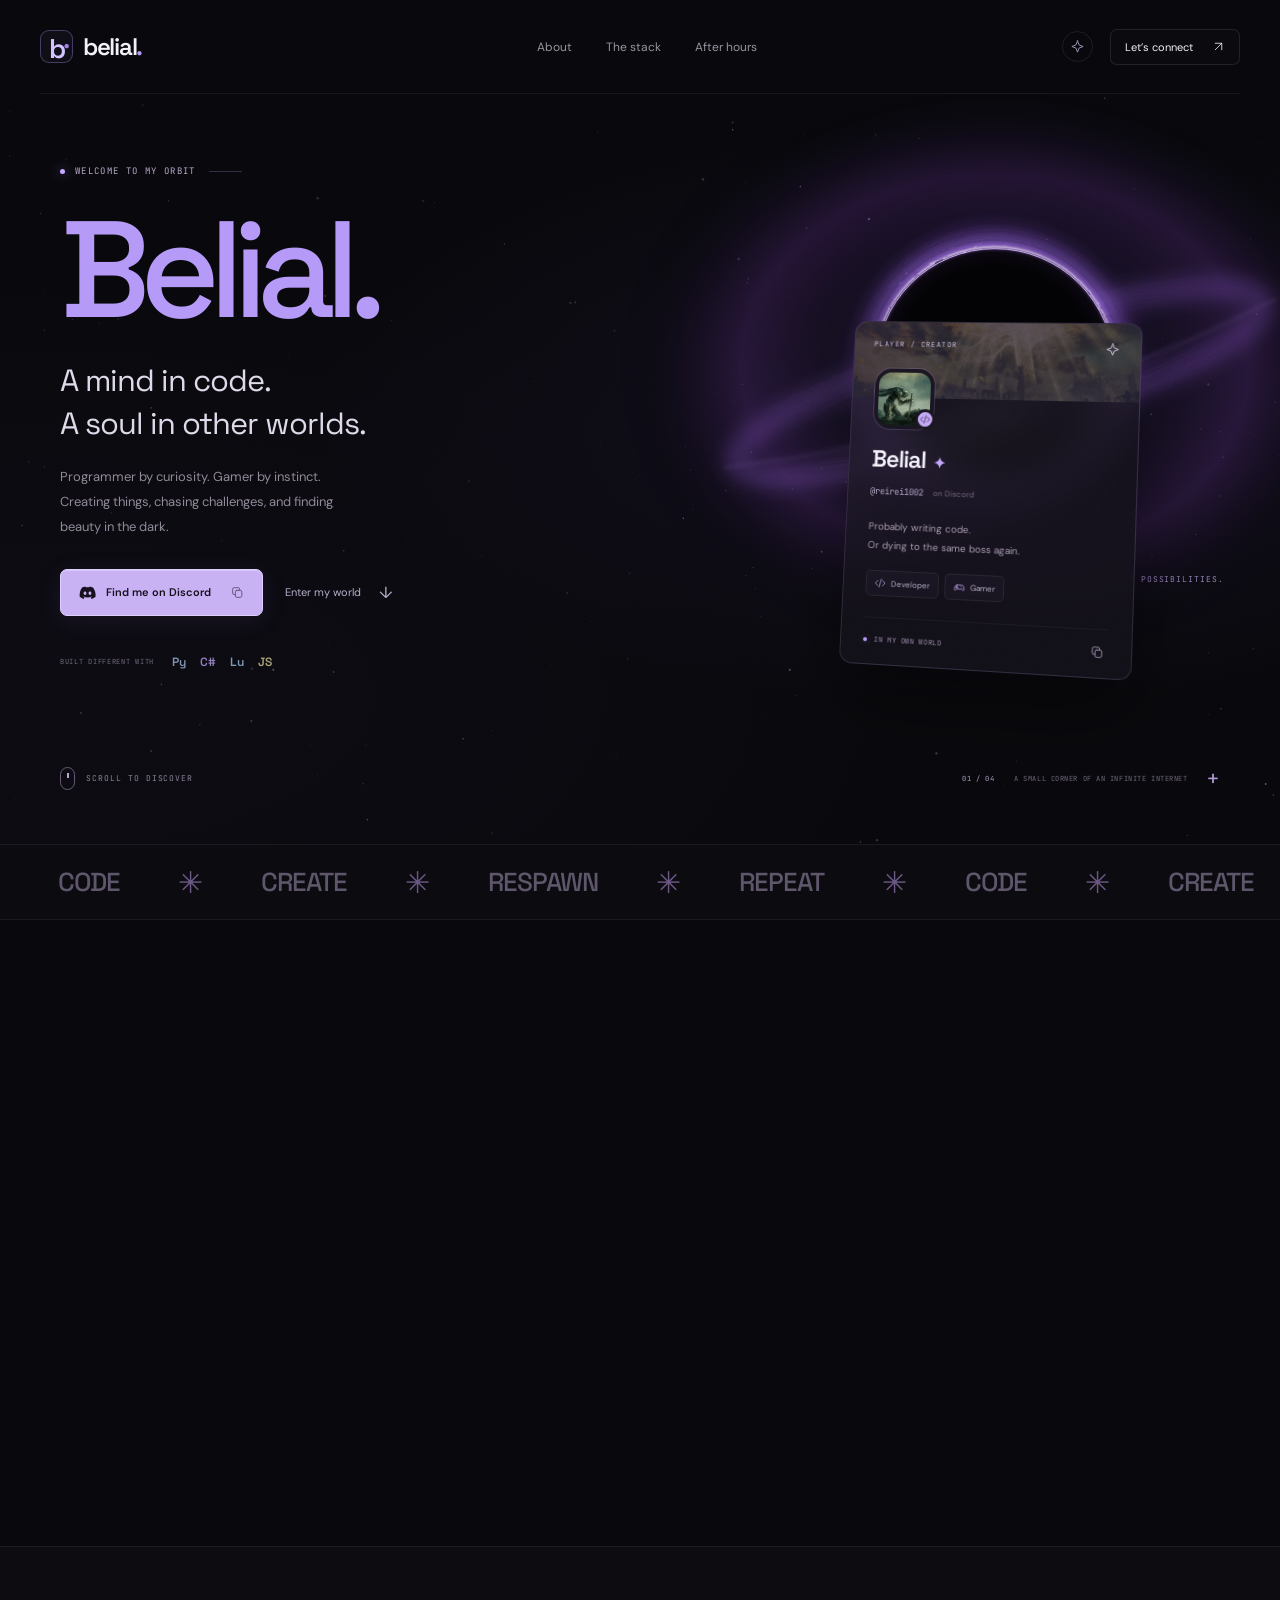
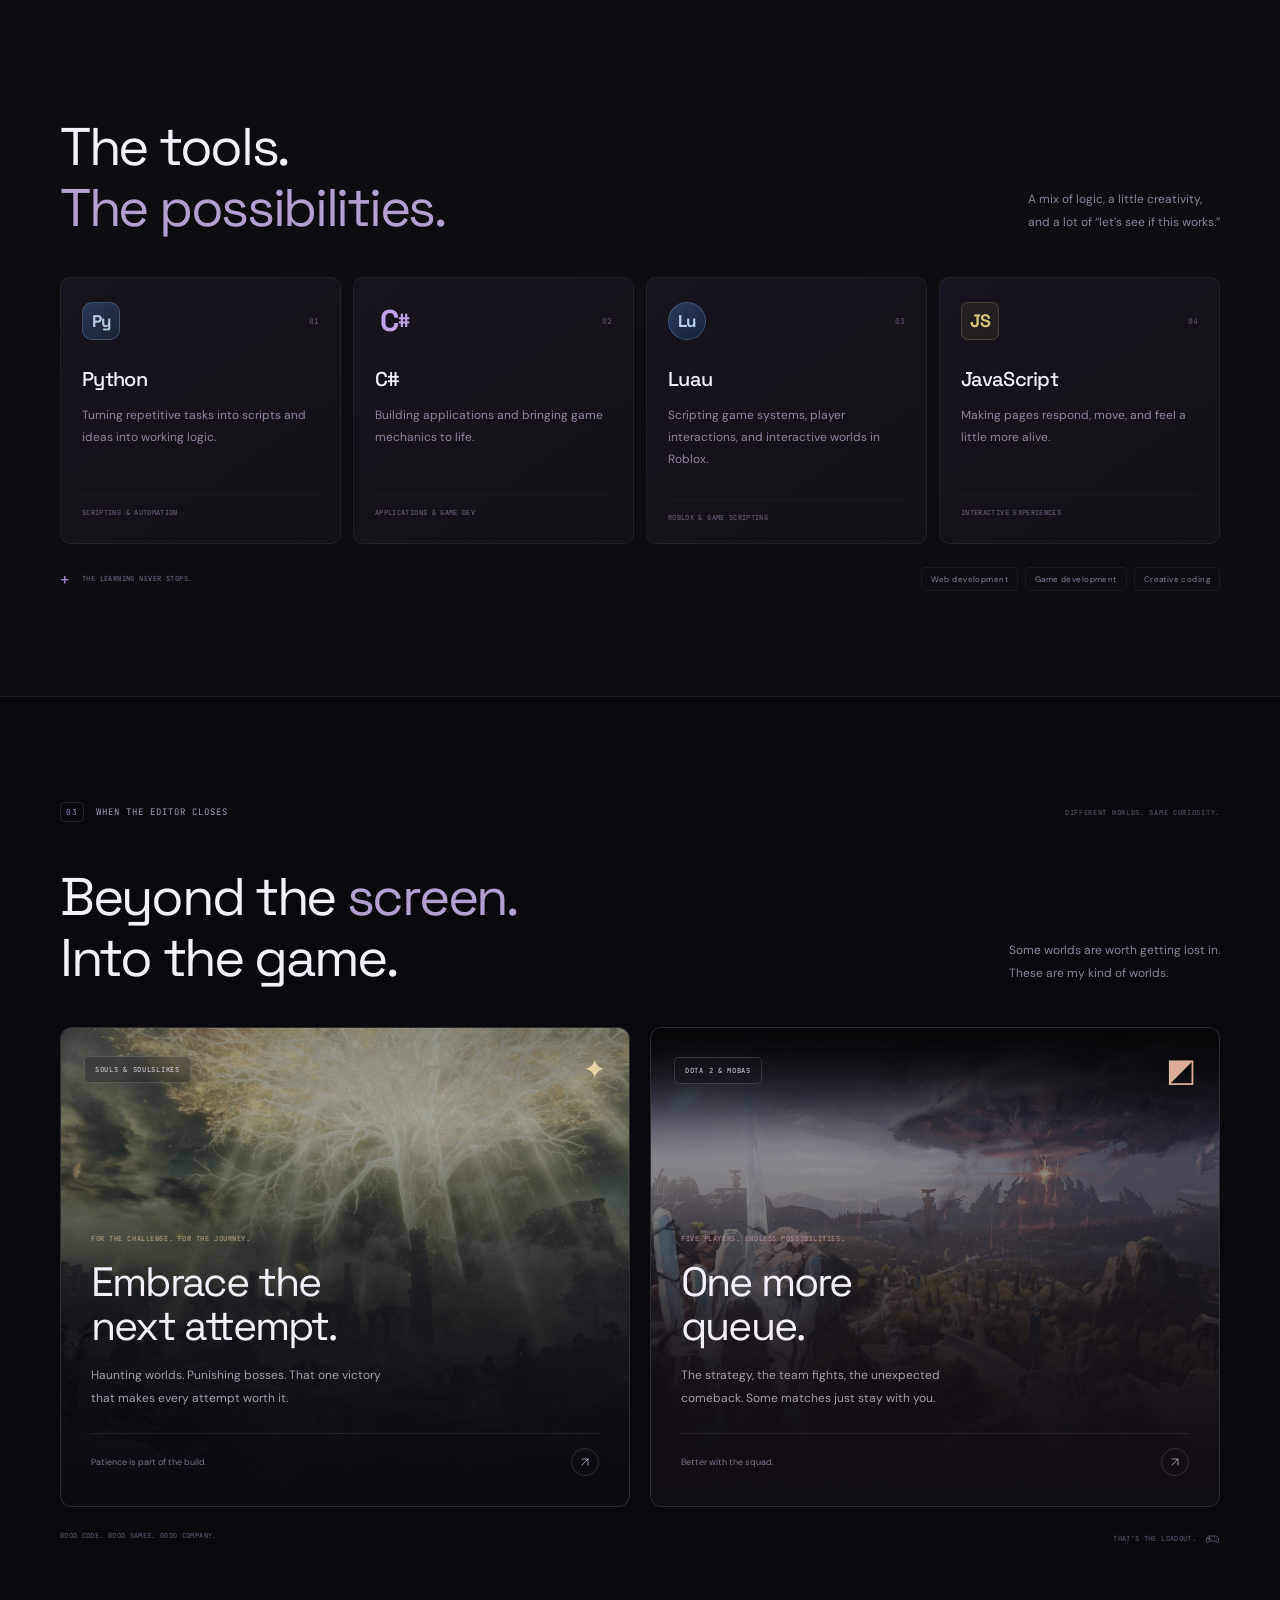
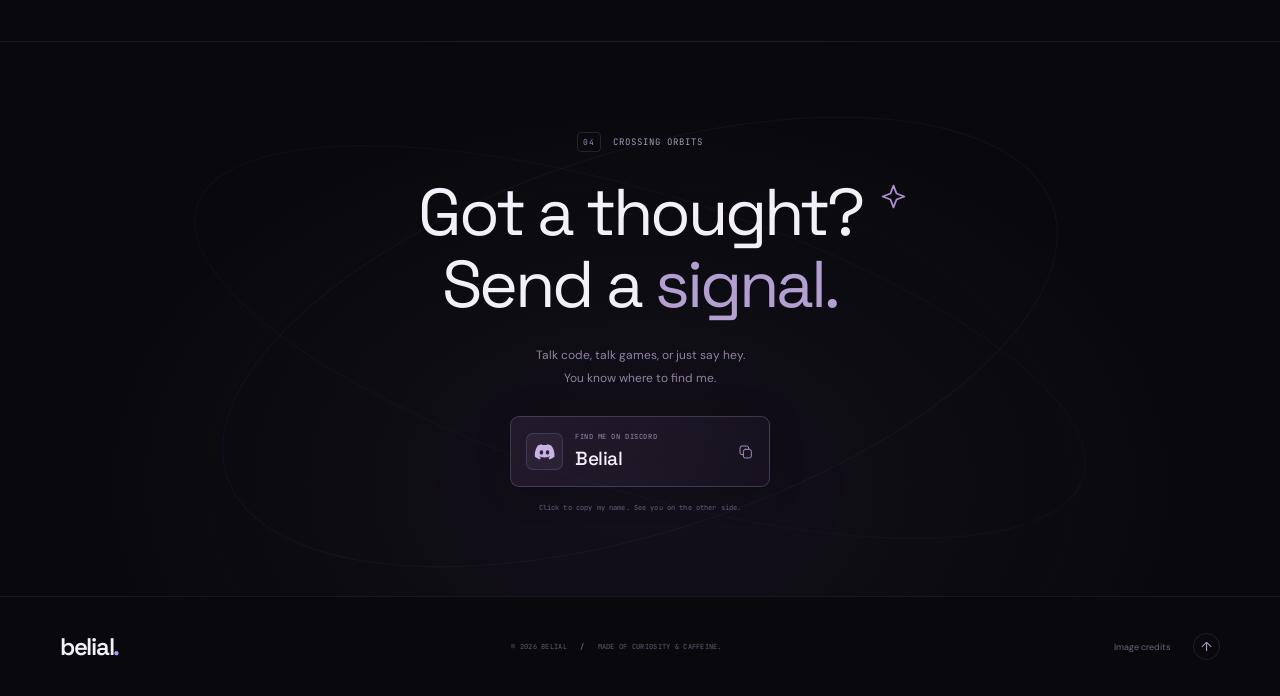
==== outputs/index.html @ d5644e7a "Add files via upload" ====
<!DOCTYPE html>
<html lang="en">
<head>
  <meta charset="utf-8"><meta name="viewport" content="width=device-width, initial-scale=1">
  <meta name="theme-color" content="#09090d">
  <meta name="description" content="Belial. Programmer, gamer, and a little lost in the void. Python, C#, web development, Soulslikes, and Dota 2.">
  <title>Belial — Beyond the ordinary.</title>
  <link rel="icon" href="assets/favicon.svg" type="image/svg+xml">
  <link rel="stylesheet" href="fonts.css">
  <link rel="stylesheet" href="style.css">
  <script>document.documentElement.classList.add('js');</script><script src="app.js" defer></script>
</head>
<body>
  <svg class="svg-sprite" xmlns="http://www.w3.org/2000/svg" aria-hidden="true"><defs>
    <symbol id="i-arrow" viewBox="0 0 24 24"><path d="M5 12h14M13 6l6 6-6 6"/></symbol>
    <symbol id="i-diagonal" viewBox="0 0 24 24"><path d="M6 18 18 6M6 6h12v12"/></symbol>
    <symbol id="i-code" viewBox="0 0 24 24"><path d="m7 7-5 5 5 5m10-10 5 5-5 5M14 4l-4 16"/></symbol>
    <symbol id="i-game" viewBox="0 0 24 24"><path d="M7 8h10c3 0 4 3 4.7 7 .7 4-2.2 5-4.7 1H7c-2.5 4-5.4 3-4.7-1C3 11 4 8 7 8Z"/><path d="M7 10v5m-2.5-2.5h5M15 11h.01M18 14h.01"/></symbol>
    <symbol id="i-copy" viewBox="0 0 24 24"><rect x="8" y="8" width="12" height="13" rx="3"/><path d="M16 8V6a3 3 0 0 0-3-3H6a3 3 0 0 0-3 3v7a3 3 0 0 0 3 3h2"/></symbol>
    <symbol id="i-spark" viewBox="0 0 24 24"><path d="m12 3 2.5 6.5L21 12l-6.5 2.5L12 21l-2.5-6.5L3 12l6.5-2.5L12 3Z"/></symbol>
    <symbol id="i-discord" viewBox="0 0 24 24"><path fill="currentColor" stroke="none" d="M19.7 5.1A19 19 0 0 0 15 3.7l-.5 1a17 17 0 0 0-5 0l-.5-1a19 19 0 0 0-4.7 1.4C1.4 9.5.6 13.8 1 18a19 19 0 0 0 5.7 3l1.2-2-1.9-1 .5-.3c3.7 1.7 7.7 1.7 11.4 0l.5.3-1.9 1 1.2 2a19 19 0 0 0 5.7-3c.5-4.9-.9-9.2-3.7-12.9ZM8.5 15.4c-1.1 0-2-1.1-2-2.4s.9-2.3 2-2.3 2 1 2 2.3-.9 2.4-2 2.4Zm7 0c-1.1 0-2-1.1-2-2.4s.9-2.3 2-2.3 2 1 2 2.3-.9 2.4-2 2.4Z"/></symbol>
  </defs></svg>
  <div class="loader" id="loader" aria-label="Loading Belial's world"><div class="loader-orbit"><span></span><b>B</b></div><span class="micro">ESTABLISHING A CONNECTION</span><div class="load-track"><i id="load-bar"></i></div><div class="load-info"><span id="load-message">Finding the signal</span><span id="load-number">00%</span></div></div>
  <a class="skip-link" href="#main">Skip to content</a>
  <div class="scroll-progress" aria-hidden="true"><i id="scroll-progress"></i></div>
  <div class="site" id="site">
    <header class="header"><a href="#home" class="logo" aria-label="Belial home"><span class="logo-icon">b<span>·</span></span>belial<span class="logo-period">.</span></a><nav aria-label="Main navigation"><a href="#about">About</a><a href="#stack">The stack</a><a href="#afterhours">After hours</a></nav><div class="header-right"><button class="motion-button" id="motion-toggle" aria-label="Pause animations" aria-pressed="false" title="Pause animations"><svg><use href="#i-spark"/></svg></button><a href="#contact" class="nav-contact">Let’s connect <svg><use href="#i-diagonal"/></svg></a></div></header>
    <main id="main">
      <section class="hero" id="home" aria-labelledby="hero-title">
        <canvas id="starfield" aria-hidden="true"></canvas><div class="hero-glow" aria-hidden="true"></div>
        <div class="singularity" id="singularity" aria-hidden="true"><img src="assets/singularity.svg" alt="" fetchpriority="high"><div class="orbital-label"><span class="tiny-cross">+</span> NO SIGNAL. JUST POSSIBILITIES.</div></div>
        <div class="container hero-grid"><div class="hero-copy">
          <div class="hero-kicker"><span class="signal-dot"></span> WELCOME TO MY ORBIT <span class="kicker-line"></span></div>
          <h1 id="hero-title" aria-label="Belial"><span id="typed-name" class="typed-name name-space" aria-hidden="true">Belial</span><span class="name-dot" aria-hidden="true">.</span></h1>
          <p class="hero-subtitle">A mind in code.<br>A soul in other worlds.</p>
          <p class="hero-description">Programmer by curiosity. Gamer by instinct.<br>Creating things, chasing challenges, and finding<br class="desktop-break"> beauty in the dark.</p>
          <div class="hero-actions"><button class="button primary" data-copy><svg><use href="#i-discord"/></svg> Find me on Discord <svg class="button-tail"><use href="#i-copy"/></svg></button><a class="button secondary" href="#about">Enter my world <span>↓</span></a></div>
          <div class="hero-languages"><span>BUILT DIFFERENT WITH</span><span class="mini-lang python-mini">Py</span><span class="mini-lang cs-mini">C#</span><span class="mini-lang luau-mini">Lu</span><span class="mini-lang js-mini">JS</span></div>
        </div>
        <aside class="profile-card" data-tilt aria-label="Belial profile"><div class="profile-banner"><span class="micro">PLAYER / CREATOR</span><svg><use href="#i-spark"/></svg></div><div class="profile-body"><div class="avatar"><img src="assets/elden-ring.png" alt="Armored knight from Elden Ring"><span class="avatar-badge"><svg><use href="#i-code"/></svg></span></div><div class="profile-title"><h2>Belial <span>✦</span></h2><span class="profile-handle">@reirei1002 <span>on Discord</span></span></div><p>Probably writing code.<br>Or dying to the same boss again.</p><div class="profile-badges"><span><svg><use href="#i-code"/></svg> Developer</span><span><svg><use href="#i-game"/></svg> Gamer</span></div><div class="profile-divider"></div><div class="profile-footer"><span class="status-orb"></span><span>IN MY OWN WORLD</span><button class="icon-button" data-copy aria-label="Copy Belial's Discord name"><svg><use href="#i-copy"/></svg></button></div></div></aside>
        </div>
        <div class="container hero-bottom"><a href="#about" class="scroll-invite"><span class="mouse"><i></i></span> SCROLL TO DISCOVER</a><span class="hero-bottom-note"><span>01 / 04</span> A SMALL CORNER OF AN INFINITE INTERNET <span class="tiny-cross">+</span></span></div>
      </section>
      <div class="ticker" aria-hidden="true"><div class="ticker-track"><span>CODE</span><i>✳</i><span>CREATE</span><i>✳</i><span>RESPAWN</span><i>✳</i><span>REPEAT</span><i>✳</i><span>CODE</span><i>✳</i><span>CREATE</span><i>✳</i><span>RESPAWN</span><i>✳</i><span>REPEAT</span><i>✳</i></div></div>
      <section class="section about-section container" id="about" aria-labelledby="about-title">
        <div class="section-heading reveal"><span class="eyebrow"><span>01</span> THE PERSON BEHIND THE PIXELS</span><span class="section-side">A FEW THINGS ABOUT ME ↙</span></div>
        <div class="about-layout"><div class="about-copy reveal"><h2 id="about-title">Curiosity is<br>my <em>source code.</em></h2><p>I’m Belial. I like taking an idea, figuring out how it works, and making it my own. Sometimes that means a website. Sometimes a game. Always something worth getting lost in.</p><p>Give me an interesting problem or an unforgiving boss fight — I’ll probably keep at it until it clicks.</p><a class="text-link" href="#stack">See what I work with <svg><use href="#i-arrow"/></svg></a></div>
        <div class="about-bento"><article class="mini-card builder-card reveal"><div class="card-corner">01 / DEV</div><div class="square-icon"><svg><use href="#i-code"/></svg></div><h3>I build.</h3><p>From scripts to websites<br>and interactive worlds.</p><div class="code-sample"><span>while</span> curious:<br>&nbsp;&nbsp;learn<span>()</span><br>&nbsp;&nbsp;build<span>()</span></div></article><article class="mini-card gamer-card reveal"><div class="card-corner">02 / PLAY</div><div class="square-icon"><svg><use href="#i-game"/></svg></div><h3>I play.</h3><p>For the challenge.<br>For the worlds. For the team.</p><div class="respawn"><span>YOU DIED</span><small>…one more try.</small></div></article><div class="bento-note reveal"><span class="note-star">✳</span><p>A work in progress.<br><strong>And that’s the best part.</strong></p><span class="note-end">↗</span></div></div></div>
      </section>
      <section class="section stack-section" id="stack" aria-labelledby="stack-title"><div class="container">
        <div class="section-heading reveal"><span class="eyebrow"><span>02</span> MY DIGITAL TOOLKIT</span><span class="section-side">IDEAS → SOMETHING REAL</span></div>
        <div class="section-intro reveal"><h2 id="stack-title">The tools.<br><em>The possibilities.</em></h2><p>A mix of logic, a little creativity,<br>and a lot of “let’s see if this works.”</p></div>
        <div class="stack-grid">
          <article class="stack-card reveal"><div class="stack-card-top"><div class="language-icon python-icon">Py</div><span class="stack-number">01</span></div><h3>Python</h3><p>Turning repetitive tasks into scripts and ideas into working logic.</p><span class="stack-label">SCRIPTING & AUTOMATION</span></article>
          <article class="stack-card reveal"><div class="stack-card-top"><div class="language-icon cs-icon">C<span>#</span></div><span class="stack-number">02</span></div><h3>C#</h3><p>Building applications and bringing game mechanics to life.</p><span class="stack-label">APPLICATIONS & GAME DEV</span></article>
          <article class="stack-card reveal"><div class="stack-card-top"><div class="language-icon luau-icon">Lu</div><span class="stack-number">03</span></div><h3>Luau</h3><p>Scripting game systems, player interactions, and interactive worlds in Roblox.</p><span class="stack-label">ROBLOX & GAME SCRIPTING</span></article>
          <article class="stack-card reveal"><div class="stack-card-top"><div class="language-icon js-icon">JS</div><span class="stack-number">04</span></div><h3>JavaScript</h3><p>Making pages respond, move, and feel a little more alive.</p><span class="stack-label">INTERACTIVE EXPERIENCES</span></article>
        </div><div class="toolkit-footer reveal"><div><span class="little-cross">+</span> THE LEARNING NEVER STOPS.</div><div class="tool-pills"><span>Web development</span><span>Game development</span><span>Creative coding</span></div></div>
      </div></section>
      <section class="section afterhours container" id="afterhours" aria-labelledby="games-title">
        <div class="section-heading reveal"><span class="eyebrow"><span>03</span> WHEN THE EDITOR CLOSES</span><span class="section-side">DIFFERENT WORLDS. SAME CURIOSITY.</span></div>
        <div class="section-intro reveal"><h2 id="games-title">Beyond the <em>screen.</em><br>Into the game.</h2><p>Some worlds are worth getting lost in.<br>These are my kind of worlds.</p></div>
        <div class="game-grid">
          <article class="game-card souls-card reveal" data-tilt><img class="game-image" src="assets/lands-between.jpg" alt="A warrior overlooks ruined castles and the golden Erdtree of Elden Ring" loading="lazy"><div class="game-shade"></div><div class="game-card-top"><span class="genre-badge">SOULS & SOULSLIKES</span><span class="game-symbol">✦</span></div><div class="game-content"><span class="game-small">FOR THE CHALLENGE. FOR THE JOURNEY.</span><h3>Embrace the<br>next attempt.</h3><p>Haunting worlds. Punishing bosses. That one victory that makes every attempt worth it.</p><div class="game-card-bottom"><span>Patience is part of the build.</span><a href="https://en.bandainamcoent.eu/elden-ring/elden-ring" target="_blank" rel="noopener noreferrer" aria-label="Explore Elden Ring's official website"><svg><use href="#i-diagonal"/></svg></a></div></div></article>
          <article class="game-card dota-card reveal" data-tilt><img class="game-image" src="assets/dota.jpg" alt="The Radiant and Dire sides of Dota 2's fantasy battlefield" loading="lazy"><div class="game-shade"></div><div class="game-card-top"><span class="genre-badge">DOTA 2 & MOBAS</span><span class="dota-mark" aria-hidden="true">◩</span></div><div class="game-content"><span class="game-small">FIVE PLAYERS. ENDLESS POSSIBILITIES.</span><h3>One more<br>queue.</h3><p>The strategy, the team fights, the unexpected comeback. Some matches just stay with you.</p><div class="game-card-bottom"><span>Better with the squad.</span><a href="https://www.dota2.com/home" target="_blank" rel="noopener noreferrer" aria-label="Explore Dota 2's official website"><svg><use href="#i-diagonal"/></svg></a></div></div></article>
        </div><div class="games-footnote reveal"><span>GOOD CODE. GOOD GAMES. GOOD COMPANY.</span><span>THAT’S THE LOADOUT. <svg><use href="#i-game"/></svg></span></div>
      </section>
      <section class="contact-section" id="contact" aria-labelledby="contact-title"><div class="contact-orbit" aria-hidden="true"></div><div class="container contact-inner reveal"><span class="eyebrow"><span>04</span> CROSSING ORBITS</span><h2 id="contact-title">Got a thought?<br>Send a <em>signal.</em><svg class="contact-spark"><use href="#i-spark"/></svg></h2><p>Talk code, talk games, or just say hey.<br>You know where to find me.</p><button class="discord-contact" data-copy><span class="discord-contact-icon"><svg><use href="#i-discord"/></svg></span><span><small>FIND ME ON DISCORD</small><strong>Belial</strong></span><svg class="contact-copy"><use href="#i-copy"/></svg></button><span class="copy-help">Click to copy my name. See you on the other side.</span></div></section>
    </main>
    <footer class="container footer"><a href="#home" class="logo">belial<span class="logo-period">.</span></a><span>© 2026 BELIAL <span class="footer-dot">/</span> MADE OF CURIOSITY & CAFFEINE.</span><div><button class="credits-toggle" id="credits-toggle" aria-expanded="false" aria-controls="credits">Image credits</button><a href="#home" class="back-top" aria-label="Back to top">↑</a></div></footer>
    <div class="container credits" id="credits" hidden>Game artwork: ELDEN RING © Bandai Namco Entertainment / FromSoftware, via <a href="https://www.playstation.com/en-sa/games/elden-ring/" target="_blank" rel="noopener noreferrer">PlayStation</a> and <a href="https://www.rpgsite.net/news/11273-elden-ring-releasing-on-january-21-2022-new-extended-gameplay-reveal-trailer" target="_blank" rel="noopener noreferrer">RPG Site</a>. Dota 2 artwork © <a href="https://www.dota2.com/home" target="_blank" rel="noopener noreferrer">Valve</a>. Personal fan portfolio.</div>
  </div>
  <div class="toast" id="toast" role="status" aria-live="polite"><span>✓</span><span id="toast-text">reirei1002 copied. See you on Discord.</span></div>
  <dialog id="copy-fallback"><form method="dialog"><h2>Find me on Discord</h2><p>Copy this name and look for me on Discord.</p><input aria-label="Discord name" value="reirei1002" readonly><button class="button primary">Got it</button></form></dialog>
</body>
</html>
---- outputs/fonts.css ----
@font-face {
  font-family: 'DM Sans';
  font-style: normal;
  font-weight: 400;
  font-display: swap;
  src: url(assets/fonts/font-0.ttf) format('truetype');
}
@font-face {
  font-family: 'DM Sans';
  font-style: normal;
  font-weight: 500;
  font-display: swap;
  src: url(assets/fonts/font-1.ttf) format('truetype');
}
@font-face {
  font-family: 'DM Sans';
  font-style: normal;
  font-weight: 600;
  font-display: swap;
  src: url(assets/fonts/font-2.ttf) format('truetype');
}
@font-face {
  font-family: 'DM Sans';
  font-style: normal;
  font-weight: 700;
  font-display: swap;
  src: url(assets/fonts/font-3.ttf) format('truetype');
}
@font-face {
  font-family: 'JetBrains Mono';
  font-style: normal;
  font-weight: 400;
  font-display: swap;
  src: url(assets/fonts/font-4.ttf) format('truetype');
}
@font-face {
  font-family: 'JetBrains Mono';
  font-style: normal;
  font-weight: 500;
  font-display: swap;
  src: url(assets/fonts/font-5.ttf) format('truetype');
}
@font-face {
  font-family: 'Space Grotesk';
  font-style: normal;
  font-weight: 400;
  font-display: swap;
  src: url(assets/fonts/font-6.ttf) format('truetype');
}
@font-face {
  font-family: 'Space Grotesk';
  font-style: normal;
  font-weight: 500;
  font-display: swap;
  src: url(assets/fonts/font-7.ttf) format('truetype');
}
@font-face {
  font-family: 'Space Grotesk';
  font-style: normal;
  font-weight: 600;
  font-display: swap;
  src: url(assets/fonts/font-8.ttf) format('truetype');
}
@font-face {
  font-family: 'Space Grotesk';
  font-style: normal;
  font-weight: 700;
  font-display: swap;
  src: url(assets/fonts/font-9.ttf) format('truetype');
}
---- outputs/style.css ----
/* Belial / personal orbit */
:root{color-scheme:dark;--bg:#09090d;--text:#f3f0f9;--muted:#94909f;--violet:#b69af8;--line:#ffffff10;--display:'Space Grotesk',Arial,sans-serif;--body:'DM Sans',Arial,sans-serif;--mono:'JetBrains Mono',monospace}
*{box-sizing:border-box}html{scroll-behavior:smooth;scroll-padding-top:88px}body{margin:0;background:var(--bg);color:var(--text);font-family:var(--body);-webkit-font-smoothing:antialiased;overflow-x:clip}body.loading{overflow:hidden}button,a{-webkit-tap-highlight-color:transparent}a{color:inherit;text-decoration:none}button{font:inherit;color:inherit;cursor:pointer}button,dialog{border:0}button{background:none}button:disabled{cursor:wait}::selection{background:#a78bfa55;color:white}svg{width:22px;height:22px;fill:none;stroke:currentColor;stroke-width:1.5;stroke-linecap:round;stroke-linejoin:round;flex-shrink:0}img{display:block;max-width:100%}.svg-sprite{position:absolute;width:0;height:0;overflow:hidden}.container{width:min(1160px,calc(100% - 112px));margin-inline:auto}:focus-visible{outline:2px solid #c6aaff;outline-offset:6px}.skip-link{position:fixed;z-index:50;top:15px;left:15px;padding:13px 20px;background:#c4a9ff;color:#17101f;border-radius:6px;transform:translateY(-200%)}.skip-link:focus{transform:none}.micro,.eyebrow,.section-side,.hero-kicker,.scroll-invite,.hero-bottom-note,.card-corner,.stack-number,.stack-label,.toolkit-footer,.game-small,.games-footnote,.genre-badge,.copy-help,.credits,.footer>span{font-family:var(--mono)}.micro{font-size:9px;letter-spacing:.17em}
.scroll-progress{position:fixed;top:0;left:0;right:0;z-index:12;height:2px;pointer-events:none}.scroll-progress i{display:block;width:100%;height:100%;transform:scaleX(0);transform-origin:left;background:linear-gradient(90deg,#9776e9,#d7c6ff)}
/* Loading sequence */
.loader{display:none;position:fixed;inset:0;z-index:30;background:#09090d;align-items:center;justify-content:center;flex-direction:column;transition:opacity .65s ease,visibility .65s;gap:0}.js .loader{display:flex}.loader.done{opacity:0;visibility:hidden}.loader-orbit{height:108px;width:108px;display:grid;place-items:center;margin-bottom:36px;position:relative}.loader-orbit:before,.loader-orbit:after,.loader-orbit span{content:"";position:absolute;border-radius:50%;inset:0;border:1px solid #a88bff25;transform:rotate(-35deg) scaleY(.45)}.loader-orbit:after{transform:rotate(35deg) scaleY(.45)}.loader-orbit span{border-color:transparent;border-top-color:#c6acff;transform:none;animation:spin 2s linear infinite}.loader-orbit b{font:500 39px var(--display);color:#d6c6ff}.loader>.micro{color:#a599bc;font-size:9px}.load-track{width:230px;height:2px;background:#ffffff12;margin:24px 0 12px}.load-track i{display:block;width:0%;height:100%;background:#bca2f7;box-shadow:0 0 12px #bca2f7aa;transition:width .2s}.load-info{display:flex;justify-content:space-between;width:230px;color:#787181;font:9px var(--mono)}@keyframes spin{to{rotate:360deg}}
/* Navigation */
.header{height:94px;display:flex;align-items:center;justify-content:space-between;width:min(1280px,calc(100% - 80px));margin:auto;position:relative;z-index:5;border-bottom:1px solid var(--line)}.logo{font:600 24px var(--display);letter-spacing:-1.3px;display:flex;align-items:center}.logo-period{color:var(--violet)}.logo-icon{display:grid;place-items:center;font:600 27px var(--display);width:33px;height:33px;border:1px solid #b59aff55;border-radius:9px;background:#a78bfa0c;margin-right:10px;color:#d5c3ff;position:relative}.logo-icon span{position:absolute;right:4px;bottom:2px;color:#a485e7;font-size:25px}.header nav{display:flex;gap:34px;padding-left:90px;font-size:12px;color:#98939f}.header nav a{position:relative;padding:12px 0;transition:color .2s}.header nav a:hover,.header nav a.active{color:#eee8fa}.header nav a.active:after{content:"";position:absolute;width:3px;height:3px;bottom:3px;left:50%;border-radius:50%;background:var(--violet)}.header-right{display:flex;gap:17px;align-items:center}.motion-button{display:grid;place-items:center;color:#a297b6;width:31px;height:31px;border:1px solid #ffffff15;border-radius:50%;transition:color .2s}.motion-button:hover{color:white}.motion-button svg{width:15px;height:15px}.motion-button[aria-pressed=true]{color:#6d647e;opacity:.8}.nav-contact{border:1px solid #ffffff18;border-radius:7px;padding:10px 14px;font-size:11px;display:flex;align-items:center;gap:19px;background:#ffffff03;transition:background .2s,border-color .2s}.nav-contact:hover{border-color:#b69af855;background:#b69af80a}.nav-contact svg{width:13px;height:13px}
/* Hero / event horizon */
.hero{position:relative;min-height:750px;isolation:isolate;overflow:hidden}.hero-glow{position:absolute;inset:0;z-index:-2;background:radial-gradient(ellipse at 76% 43%,#54358224 0,transparent 48%),radial-gradient(ellipse at 5% 80%,#382b5318,transparent 50%)}#starfield{position:absolute;inset:0;width:100%;height:100%;z-index:-1;opacity:.7}.singularity{position:absolute;width:790px;height:650px;top:-16px;left:calc(50% - 40px);z-index:-1;pointer-events:none;transform:translate3d(var(--px,0px),var(--py,0px),0);transition:transform 1s ease-out}.singularity>img{width:100%;height:100%;object-fit:contain;animation:breathe 10s ease-in-out infinite;filter:drop-shadow(0 0 35px #8c5dff25)}@keyframes breathe{50%{transform:scale(1.035) rotate(1deg);filter:drop-shadow(0 0 50px #8c5dff35)}}.orbital-label{position:absolute;top:75%;right:21%;font:8px var(--mono);letter-spacing:.12em;color:#9985bb;display:flex;gap:12px;align-items:center}.tiny-cross{color:#b39bd9;font:20px var(--mono)}.hero-grid{min-height:664px;display:grid;grid-template-columns:1.4fr 1fr;align-items:center;gap:50px;position:relative;padding-top:38px;padding-bottom:55px}.hero-copy{align-self:center}.hero-kicker{font-size:9px;letter-spacing:.15em;display:flex;gap:10px;align-items:center;color:#b7a8ca}.signal-dot{width:5px;height:5px;border-radius:50%;background:#c5a8ff;box-shadow:0 0 12px #b794fbaa}.kicker-line{width:33px;height:1px;background:#72618170;margin-left:3px}h1{position:relative;font:500 clamp(90px,10.7vw,148px)/.95 var(--display);letter-spacing:-.08em;margin:28px 0 25px;width:fit-content}h1>span:not(.name-shadow){color:var(--violet)}.name-shadow{display:none}.hero-subtitle{font:400 clamp(23px,2.4vw,32px)/1.37 var(--display);letter-spacing:-1px;margin:0 0 19px;color:#dfd9e9}.hero-description{font-size:12px;line-height:1.95;color:#918999;margin:0}.hero-actions{display:flex;gap:15px;align-items:center;margin-top:28px}.button{display:inline-flex;align-items:center;justify-content:center;gap:10px;border-radius:7px;padding:14px 18px;font-size:11px;font-weight:600;transition:transform .25s,background .25s,box-shadow .25s}.button svg{width:17px;height:17px}.button.primary{color:#17101e;background:#c8b2f4;border:1px solid #ddcfff;box-shadow:inset 0 1px #fff4,0 4px 24px #9170ca1c}.button.primary:hover{background:#d9c6ff;transform:translateY(-3px);box-shadow:0 5px 25px #a78bfa33}.button .button-tail{height:13px;width:13px;opacity:.65;margin-left:10px}.button.secondary{color:#b7adca;padding-left:7px;padding-right:4px;font-weight:400;gap:18px}.button.secondary:hover{color:white;transform:translateY(-2px)}.button.secondary span{font-size:16px}.hero-languages{display:flex;align-items:center;gap:14px;margin-top:37px}.hero-languages>span:first-child{font:7px var(--mono);letter-spacing:.1em;color:#6e667b;margin-right:4px}.mini-lang{font:600 12px var(--display);opacity:.8}.python-mini{color:#9eb8df}.cs-mini{color:#b29ae5}.html-mini{color:#d0987e}.js-mini{color:#d6c896}
.profile-card{width:292px;justify-self:center;margin-top:155px;border:1px solid #d2b9ff27;border-radius:13px;background:linear-gradient(150deg,#26203199,#131119db 60%);box-shadow:0 28px 80px #0007,inset 0 1px 0 #ffffff08;backdrop-filter:blur(20px);transform:perspective(800px) rotateY(-7deg) rotateX(3deg) rotateZ(2deg);transition:transform .5s;position:relative}.profile-banner{height:78px;border-radius:12px 12px 0 0;display:flex;justify-content:space-between;padding:18px 20px;position:relative;background:linear-gradient(120deg,#82619835,#39284911),url('assets/lands-between.jpg') center 30%/cover;overflow:hidden}.profile-banner:before{content:"";position:absolute;inset:0;background:#1b1024a8}.profile-banner>*{position:relative}.profile-banner .micro{font-size:7px;letter-spacing:.2em;color:#d4c3e2}.profile-banner>svg{width:15px;height:15px;color:#d6c4e6}.profile-body{padding:0 23px}.avatar{width:62px;height:62px;position:relative;margin-top:-30px;border:4px solid #1b1722;border-radius:17px;background:#222;box-shadow:0 0 0 1px #c5a4ff30;isolation:isolate}.avatar>img{width:100%;height:100%;object-fit:cover;object-position:50% 94%;border-radius:12px;transform:scale(1);filter:saturate(.45) brightness(.8)}.avatar-badge{position:absolute;right:-6px;bottom:-4px;display:grid;place-items:center;width:21px;height:21px;background:#c4a9f6;border:3px solid #1b1722;border-radius:50%;color:#20162c}.avatar-badge svg{width:11px;height:11px}.profile-title h2{font:600 24px var(--display);letter-spacing:-1px;margin:15px 0 5px}.profile-title h2 span{color:#c4a5ff;font-size:15px;margin-left:3px}.profile-handle{font:9px var(--mono);color:#b4a7c6}.profile-handle>span{color:#766981;font:8px var(--body);margin-left:5px}.profile-body>p{font-size:10px;line-height:1.9;color:#a79aaf;margin:18px 0 16px}.profile-badges{display:flex;gap:6px}.profile-badges>span{display:flex;align-items:center;gap:5px;font-size:8px;border:1px solid #ffffff11;border-radius:5px;padding:6px 8px;background:#b293db09;color:#bbaeC9}.profile-badges svg{width:12px;height:12px;color:#bca0e7}.profile-divider{height:1px;background:#ffffff0c;margin:21px 0 12px}.profile-footer{display:flex;align-items:center;gap:7px;padding-bottom:15px;font:7px var(--mono);letter-spacing:.09em;color:#9c8dad}.status-orb{width:4px;height:4px;border-radius:50%;background:#b69af8;box-shadow:0 0 8px #b69af866}.icon-button{margin-left:auto;display:grid;place-items:center;padding:3px;color:#a99ab9}.icon-button:hover{color:white}.icon-button svg{width:13px;height:13px}.hero-bottom{display:flex;align-items:center;justify-content:space-between;padding:7px 0 30px;position:relative}.scroll-invite{font-size:8px;letter-spacing:.12em;color:#8b8298;display:flex;align-items:center;gap:11px}.mouse{height:23px;width:15px;border:1px solid #695b78;border-radius:9px;display:flex;justify-content:center;padding-top:5px}.mouse i{width:2px;height:5px;background:#b9a6d0;animation:scrollDown 2.5s infinite}@keyframes scrollDown{60%{transform:translateY(5px);opacity:.25}}.hero-bottom-note{display:flex;align-items:center;gap:20px;font-size:7px;letter-spacing:.08em;color:#6f657b}.hero-bottom-note>span:first-child{color:#b3a0cb}.ticker{height:76px;border-top:1px solid var(--line);border-bottom:1px solid var(--line);overflow:hidden;background:#0c0b10;display:flex;align-items:center}.ticker-track{display:flex;align-items:center;width:max-content;gap:58px;animation:marquee 36s linear infinite;padding-left:58px}.ticker span{font:500 26px var(--display);letter-spacing:-1px;color:#5e566b}.ticker i{font:30px var(--display);color:#9f81c3;font-style:normal;opacity:.65}@keyframes marquee{to{transform:translateX(-50%)}}
/* Interior sections */
.section{padding-block:105px}.section-heading{display:flex;align-items:center;justify-content:space-between;padding-bottom:45px}.eyebrow{font-size:9px;letter-spacing:.11em;color:#a69ab8;display:flex;align-items:center;gap:12px}.eyebrow>span{font-size:8px;color:#9a80c0;border:1px solid #9a80c031;border-radius:4px;padding:4px 5px}.section-side{font-size:7px;letter-spacing:.1em;color:#62586f}h2{font:400 clamp(34px,4.3vw,53px)/1.15 var(--display);letter-spacing:-2.3px;margin:0}h2 em{font-style:normal;color:#b4a0d0}.about-layout{display:grid;grid-template-columns:1fr 1fr;gap:95px;align-items:center}.about-copy p{font-size:12px;line-height:1.95;color:#9890a3;max-width:380px;margin:24px 0 0}.about-copy p+p{margin-top:15px}.text-link{display:inline-flex;gap:18px;align-items:center;font-size:11px;color:#c9b4e4;margin-top:29px;border-bottom:1px solid #c9b4e433;padding-bottom:8px;transition:gap .2s}.text-link:hover{gap:25px}.text-link svg{width:17px;height:17px}.about-bento{display:grid;grid-template-columns:1fr 1fr;gap:12px}.mini-card{padding:22px 21px 0;background:linear-gradient(140deg,#17131e,#0e0d12);border:1px solid #ffffff0e;border-radius:11px;min-height:258px;position:relative;overflow:hidden}.card-corner{position:absolute;right:16px;top:19px;font-size:7px;letter-spacing:.08em;color:#6f637c}.square-icon{width:32px;height:32px;display:grid;place-items:center;color:#c3a8ed;background:#aa80e911;border:1px solid #aa80e91a;border-radius:7px}.square-icon svg{width:17px;height:17px}.mini-card h3{font:500 23px var(--display);letter-spacing:-.9px;margin:24px 0 9px}.mini-card p{color:#8b8098;font-size:10px;line-height:1.8;margin:0}.code-sample{font:10px/1.8 var(--mono);color:#737e99;transform:rotate(-6deg);margin:22px 0 -8px 40px;padding:10px 12px;background:#0c0b11;border:1px solid #fff1;border-radius:6px;white-space:nowrap}.code-sample span{color:#a58acb}.gamer-card{background:radial-gradient(ellipse at 50% 100%,#3a172d55,transparent 70%),#121015}.gamer-card .square-icon{color:#ce9e9d;background:#b5797911;border-color:#b5797918}.respawn{text-align:center;padding-top:35px;transform:rotate(3deg)}.respawn>span{color:#bd747b;letter-spacing:.15em;font-family:Georgia,serif;font-size:17px;text-shadow:0 0 15px #ae384450}.respawn small{display:block;color:#75606b;font:7px var(--mono);margin-top:8px}.bento-note{grid-column:1/-1;display:flex;align-items:center;gap:19px;padding:16px 20px;border:1px solid #bca0e51a;border-radius:9px;background:linear-gradient(110deg,#20192b77,#131017)}.note-star{font-size:36px;color:#9d83c1}.bento-note p{margin:0;color:#7b6b8d;font-size:10px;line-height:1.7}.bento-note strong{font-weight:400;color:#b1a0c1}.note-end{font-size:20px;color:#897399;margin-left:auto}.stack-section{background:#0d0c11;border-block:1px solid var(--line)}.section-intro{display:flex;justify-content:space-between;align-items:end;margin-bottom:38px}.section-intro>p{color:#8d839b;font-size:12px;line-height:1.9;margin:0 0 5px}.stack-grid{display:grid;grid-template-columns:repeat(4,1fr);gap:12px}.stack-card{background:linear-gradient(145deg,#17131e,#121015);border:1px solid #ffffff0f;border-radius:10px;padding:24px 21px 21px;position:relative;overflow:hidden;transition:border-color .3s,background .3s}.stack-card:hover{border-color:#bca0e548;background:#1b1523}.stack-card-top{display:flex;align-items:center;justify-content:space-between;margin-bottom:26px}.language-icon{display:flex;align-items:center;justify-content:center;height:38px;min-width:38px;font:700 22px var(--display);letter-spacing:-1px}.python-icon{color:#b4c8df;background:linear-gradient(145deg,#273958,#1c2132);border:1px solid #8fb6e244;border-radius:10px;font-size:17px}.cs-icon{color:#c0a4e7;font-size:30px}.cs-icon>span{font-size:19px}.html-icon{color:#f5a581;clip-path:polygon(0 0,100% 0,87% 84%,50% 100%,13% 84%);background:#c76f3c22;width:34px;border-top:2px solid #c88763}.js-icon{color:#d9c277;background:#7c682d22;border:1px solid #e1c97633;border-radius:7px;font-size:18px}.stack-number{font-size:8px;color:#665a76}.stack-card h3{font:500 20px var(--display);letter-spacing:-.7px;margin:0 0 12px}.stack-card p{font-size:11px;color:#91859f;line-height:1.85;margin:0 0 29px;min-height:61px}.stack-label{font-size:7px;letter-spacing:.05em;color:#746782;border-top:1px solid #ffffff09;padding-top:13px;display:block;white-space:nowrap}.toolkit-footer{display:flex;align-items:center;justify-content:space-between;margin-top:23px;color:#776b86;font-size:7px;letter-spacing:.06em}.little-cross{color:#ac8dcc;font-size:16px;margin-right:7px;vertical-align:middle}.tool-pills{display:flex;gap:7px}.tool-pills span{font:8px var(--body);padding:6px 9px;border-radius:4px;border:1px solid #ffffff0e;color:#8d809b}
/* After hours */
.afterhours{padding-bottom:95px}.game-grid{display:grid;grid-template-columns:1fr 1fr;gap:20px}.game-card{min-height:480px;border:1px solid #ffffff15;position:relative;border-radius:12px;overflow:hidden;display:flex;flex-direction:column;justify-content:space-between;isolation:isolate;background:#191b20;transition:transform .4s,box-shadow .4s}.game-image{position:absolute;width:100%;height:100%;object-fit:cover;z-index:-2;transition:transform .9s,filter .9s;filter:saturate(.55) brightness(.8)}.souls-card .game-image{object-position:52% center}.dota-card .game-image{object-position:57% center}.game-card:hover .game-image{transform:scale(1.045);filter:saturate(.8) brightness(.9)}.game-shade{position:absolute;inset:0;z-index:-1;background:linear-gradient(180deg,#0a0b1233 0%,#0a0b1122 20%,#0a0b11d1 64%,#0a0b11 100%)}.dota-card .game-shade{background:linear-gradient(180deg,#130d1233 0%,#140e1422 20%,#130e14d4 64%,#100d13 100%)}.game-card-top{display:flex;align-items:center;justify-content:space-between;padding:23px}.genre-badge{font-size:7px;letter-spacing:.1em;border:1px solid #ffffff25;padding:8px 10px;border-radius:5px;background:#14101844;backdrop-filter:blur(8px);color:#e0d7e7}.game-symbol{font-size:28px;color:#e3d3a3}.dota-mark{font:32px Georgia,serif;color:#dcad99}.game-content{padding:30px}.game-small{font-size:7px;letter-spacing:.08em;color:#baa886}.dota-card .game-small{color:#b7909d}.game-content h3{font:400 41px/1.07 var(--display);letter-spacing:-1.8px;margin:15px 0}.game-content p{font-size:11px;color:#a49eab;line-height:1.9;max-width:310px;margin:0}.game-card-bottom{border-top:1px solid #ffffff14;display:flex;align-items:center;justify-content:space-between;margin-top:24px;padding-top:14px}.game-card-bottom>span{font-size:9px;color:#7d748a}.game-card-bottom>a{width:28px;height:28px;border:1px solid #ffffff22;border-radius:50%;display:grid;place-items:center;color:#c6bbd3;transition:background .2s}.game-card-bottom>a:hover{background:#b69af82e}.game-card-bottom svg{width:12px;height:12px}.games-footnote{display:flex;justify-content:space-between;color:#665b76;font-size:7px;letter-spacing:.05em;padding-top:24px}.games-footnote>span:last-child{display:flex;gap:9px;align-items:center}.games-footnote svg{width:15px;height:15px}
/* Contact / footer */
.contact-section{border-block:1px solid var(--line);position:relative;overflow:hidden;text-align:center;isolation:isolate;padding:90px 0 84px;background:radial-gradient(ellipse at 50% 80%,#30213f44,transparent 60%)}.contact-orbit{position:absolute;width:870px;height:380px;top:110px;left:50%;border:1px solid #aa82da10;border-radius:50%;transform:translateX(-50%) rotate(-18deg);z-index:-1}.contact-orbit:after{content:"";position:absolute;inset:40px -30px;border:1px solid #aa82da0c;border-radius:50%;transform:rotate(35deg)}.contact-inner{position:relative}.contact-inner>.eyebrow{justify-content:center;margin-bottom:25px}.contact-inner h2{font-size:66px;line-height:1.08;letter-spacing:-3px;position:relative;width:fit-content;margin-inline:auto}.contact-spark{position:absolute;right:-46px;top:5px;color:#ad8dd3;width:29px;height:29px;animation:spin 24s linear infinite}.contact-inner>p{font-size:12px;line-height:1.9;color:#92829f;margin:24px 0}.discord-contact{display:flex;align-items:center;text-align:left;width:260px;margin:27px auto 0;border:1px solid #b49bd442;border-radius:9px;padding:15px;background:linear-gradient(115deg,#32263c88,#1e172777);box-shadow:0 4px 35px #0003;transition:background .2s,transform .2s,border-color .2s;gap:12px}.discord-contact:hover{background:#3b2a4c99;transform:translateY(-4px);border-color:#b49bd480}.discord-contact-icon{display:grid;place-items:center;border:1px solid #b999df2e;border-radius:7px;width:37px;height:37px;background:#bca0e512;color:#cab2e6}.discord-contact-icon svg{width:21px;height:21px}.discord-contact small{display:block;font:7px var(--mono);letter-spacing:.08em;color:#9f8cb3;margin-bottom:5px}.discord-contact strong{font:500 19px var(--display);letter-spacing:-.5px}.contact-copy{margin-left:auto;width:16px;height:16px;color:#a58abb}.copy-help{display:block;font-size:7px;letter-spacing:.02em;color:#6b5a7b;margin-top:16px}.footer{min-height:99px;display:flex;align-items:center;justify-content:space-between;gap:20px}.footer>.logo{font-size:24px}.footer>span{font-size:7px;letter-spacing:.04em;color:#645971}.footer-dot{color:#937aa8;margin:0 9px}.footer>div{display:flex;align-items:center;gap:22px}.credits-toggle{font-size:9px;color:#6e627b;padding:4px 0}.credits-toggle:hover{color:#b6a2ca}.back-top{width:27px;height:27px;display:grid;place-items:center;border:1px solid #ffffff17;border-radius:50%;font-size:13px;color:#b49ccb}.credits{font-size:9px;line-height:1.8;color:#7c6e8d;padding-bottom:25px}.credits a{color:#bca1dd;text-decoration:underline}.toast{position:fixed;bottom:25px;left:50%;z-index:40;transform:translate(-50%,20px);opacity:0;visibility:hidden;display:flex;align-items:center;gap:10px;padding:15px 20px;border:1px solid #c9a8f64a;border-radius:9px;background:#20192aee;backdrop-filter:blur(15px);box-shadow:0 10px 50px #0008;color:#d2bfe5;font-size:12px;transition:opacity .3s,transform .3s,visibility .3s;max-width:calc(100% - 30px);white-space:nowrap}.toast.show{opacity:1;visibility:visible;transform:translate(-50%,0)}.toast>span:first-child{color:#c8b0ef}dialog{background:#1a1422;color:#e4d7f1;border:1px solid #bda2e73d;padding:30px;border-radius:14px;max-width:calc(100% - 40px)}dialog::backdrop{background:#000b;backdrop-filter:blur(5px)}dialog h2{font-size:27px;letter-spacing:-1px}dialog p{font-size:12px;color:#b6a4c6}dialog input{display:block;background:#0f0b15;color:white;border:1px solid #8a6ca655;border-radius:6px;padding:10px;width:100%;margin:20px 0;font:15px var(--mono)}
.luau-mini{color:#9cbfdf}
.luau-icon{color:#b5d3ef;background:linear-gradient(145deg,#293b5c,#172039);border:1px solid #8fb6e244;border-radius:50%;font-size:17px;letter-spacing:-.8px}
.typed-name{display:inline-block;white-space:pre;font:inherit;letter-spacing:inherit;vertical-align:baseline}
.typed-name.name-space{font-family:'Space Grotesk',sans-serif;font-weight:500}
.typed-name.name-sans{font-family:'DM Sans',sans-serif;font-weight:700;letter-spacing:-.095em}
.typed-name.name-mono{font-family:'JetBrains Mono',monospace;font-size:.72em;font-weight:500;letter-spacing:-.09em}
.typed-name.name-serif{font-family:Georgia,serif;font-size:.9em;font-style:italic;font-weight:700;letter-spacing:-.085em}
#hero-title>.name-dot{color:var(--violet)}
#hero-title::after{content:"";display:inline-block;width:3px;height:.68em;margin-left:.07em;background:#c6a4ff;box-shadow:0 0 13px #b69af889;vertical-align:-.04em;opacity:0}
#hero-title.typing::after{opacity:1;animation:caretBlink .8s steps(1) infinite}
@keyframes caretBlink{50%{opacity:0}}
.js .reveal{filter:blur(7px);transform:translateY(42px) scale(.985);transition:opacity .95s ease,transform .95s cubic-bezier(.16,1,.3,1),filter .95s ease}
.js .reveal.in{filter:blur(0);transform:none}
.stack-card:nth-child(2),.about-bento .mini-card:nth-child(2),.game-card:nth-child(2){transition-delay:90ms}
.stack-card:nth-child(3),.about-bento .bento-note{transition-delay:160ms}
.stack-card:nth-child(4){transition-delay:230ms}
.motion-enabled.js .reveal:not(.in){opacity:0!important;filter:blur(7px)!important;transform:translateY(42px) scale(.985)!important}
.motion-enabled.js .reveal.in{opacity:1!important;filter:blur(0)!important;transform:none!important}
.motion-enabled .reveal{transition-duration:.95s!important}
.motion-enabled .singularity>img{animation-duration:10s!important;animation-iteration-count:infinite!important}
.motion-enabled .ticker-track{animation-duration:36s!important;animation-iteration-count:infinite!important}
.motion-enabled #hero-title.typing::after{animation-duration:.8s!important;animation-iteration-count:infinite!important}
/* Readable body copy alongside the smaller technical captions. */
.hero-description,.about-copy p{font-size:13px}
.stack-card p,.game-content p{font-size:12px}
/* Avatar crop keeps the knight, rather than the cover's title, in the small frame. */
.avatar{background:#16191b url('assets/elden-ring.png') 49% 86%/340% auto no-repeat}
.avatar>img{opacity:0}
.motion-paused .hero-copy,.motion-paused .profile-card{animation:none;opacity:1;translate:none}
/* Animation / responsive */
.js .reveal{opacity:0;transform:translateY(25px);transition:opacity .8s ease,transform .8s cubic-bezier(.2,.7,.2,1)}.js .reveal.in{opacity:1;transform:none}.hero-copy{animation:arrive 1s .15s both}.profile-card{animation:cardArrive 1.2s .35s both}@keyframes arrive{from{opacity:0;translate:0 25px}to{opacity:1;translate:0 0}}@keyframes cardArrive{from{opacity:0;translate:0 40px}to{opacity:1;translate:0 0}}.loading .hero-copy,.loading .profile-card{animation-play-state:paused}.motion-paused *,.motion-paused *:before,.motion-paused *:after{animation-play-state:paused!important}.motion-paused .reveal{transition-duration:.01ms!important}.motion-paused{scroll-behavior:auto}.motion-paused .singularity{transition:none}
@media(min-width:1500px){.hero{min-height:800px}.hero-grid{min-height:715px}.singularity{width:900px;height:720px;left:calc(50% - 55px)}}
@media(max-width:1050px){.container{width:calc(100% - 72px)}.hero-grid{grid-template-columns:1.2fr 1fr;gap:15px}.hero{min-height:690px}.hero-grid{min-height:605px}.singularity{left:42%;width:720px;top:-10px}.profile-card{width:265px}.hero-actions{gap:8px}.button{padding:13px 12px;font-size:10px}.button .button-tail{margin-left:3px}.about-layout{gap:40px}.mini-card{padding:20px 16px 0}.stack-card{padding:20px 16px}.stack-label{font-size:6px;letter-spacing:0}.header nav{padding-left:0}.game-card{min-height:450px}.section-side{font-size:6px}.game-content h3{font-size:36px}}
@media(max-width:760px){.container{width:calc(100% - 40px)}.header{height:76px;width:calc(100% - 40px)}.header .logo{font-size:21px}.logo-icon{height:28px;width:28px;font-size:24px}.header nav{gap:21px;font-size:10px}.nav-contact{display:none}.header-right{gap:0}.hero{min-height:0}.hero-grid{padding:70px 0 60px;grid-template-columns:1fr;gap:0;min-height:0}.hero-copy{position:relative;z-index:1}.hero-kicker{font-size:8px}h1{font-size:110px;margin:27px 0 24px}.hero-subtitle{font-size:28px}.hero-description{font-size:12px}.hero-actions{gap:12px;margin-top:28px}.button{font-size:11px;padding:14px 16px}.hero-languages{margin-top:30px}.profile-card{width:280px;justify-self:end;margin:80px 15px 0 0;transform:rotate(3deg)}.singularity{width:650px;height:560px;top:360px;left:calc(50% - 310px);opacity:.95}.orbital-label{top:85%;right:21%}.hero-bottom{padding-bottom:25px}.hero-bottom-note{font-size:6px;gap:9px}.hero-bottom-note>span:first-child{display:none}.hero-bottom-note .tiny-cross{display:none}.scroll-invite{font-size:7px}.ticker{height:64px}.ticker-track{gap:35px;padding-left:35px}.ticker span{font-size:23px}.ticker i{font-size:24px}.section{padding-block:72px}.section-heading{padding-bottom:30px}.section-side{display:none}.eyebrow{font-size:8px;gap:8px;letter-spacing:.07em}h2{font-size:43px;letter-spacing:-2px}.about-layout{grid-template-columns:1fr;gap:38px}.about-copy p{max-width:480px}.about-bento{max-width:none}.mini-card{min-height:255px;padding:22px}.code-sample{margin-top:19px}.section-intro{display:block;margin-bottom:30px}.section-intro>p{margin:18px 0 0;font-size:12px}.stack-grid{grid-template-columns:1fr 1fr;gap:10px}.stack-card{padding:21px 17px}.stack-card p{font-size:11px;min-height:61px}.stack-label{font-size:6px;letter-spacing:0}.toolkit-footer{display:block;font-size:7px}.tool-pills{margin-top:15px;flex-wrap:wrap}.game-grid{grid-template-columns:1fr;gap:18px}.game-card{min-height:470px}.game-content h3{font-size:42px}.game-content p{max-width:300px}.games-footnote{font-size:6px;gap:20px;line-height:1.6}.games-footnote svg{display:none}.games-footnote>span:last-child{text-align:right;display:block}.contact-section{padding:70px 0}.contact-inner h2{font-size:54px;letter-spacing:-2.6px}.contact-spark{width:23px;height:23px;right:-25px}.contact-inner>p{font-size:12px}.footer{min-height:125px;flex-wrap:wrap;padding:24px 0;gap:20px}.footer>span{order:3;width:100%;font-size:6px}.footer>div{margin-left:auto;gap:15px}.credits-toggle{font-size:8px}}
@media(max-width:380px){.header nav{gap:15px}.header .logo{font-size:19px}.logo-icon{display:none}h1{font-size:97px}.hero-subtitle{font-size:25px}.hero-actions{gap:8px}.button{padding:13px 11px;font-size:10px}.button.secondary{gap:8px}.hero-bottom-note{max-width:150px;text-align:right;line-height:1.7}.profile-card{margin-right:0}.mini-card{padding:20px 16px 0}.card-corner{right:10px;font-size:6px}.stack-label{font-size:5.5px}.stack-card{padding:18px 13px}.game-content{padding:25px}.game-content h3{font-size:38px}.contact-inner h2{font-size:47px}.contact-spark{right:-20px;width:20px}.toast{font-size:10px}}
@media(prefers-reduced-motion:reduce){html{scroll-behavior:auto}*,*:before,*:after{animation-duration:.01ms!important;animation-iteration-count:1!important;transition-duration:.01ms!important}.js .reveal{opacity:1;transform:none}.hero-copy,.profile-card{opacity:1!important;translate:none!important}}
.js:not(.motion-paused) .reveal:not(.in){opacity:0;filter:blur(7px);transform:translateY(42px) scale(.985)}
.js:not(.motion-paused) .reveal.in{opacity:1;filter:blur(0);transform:none}
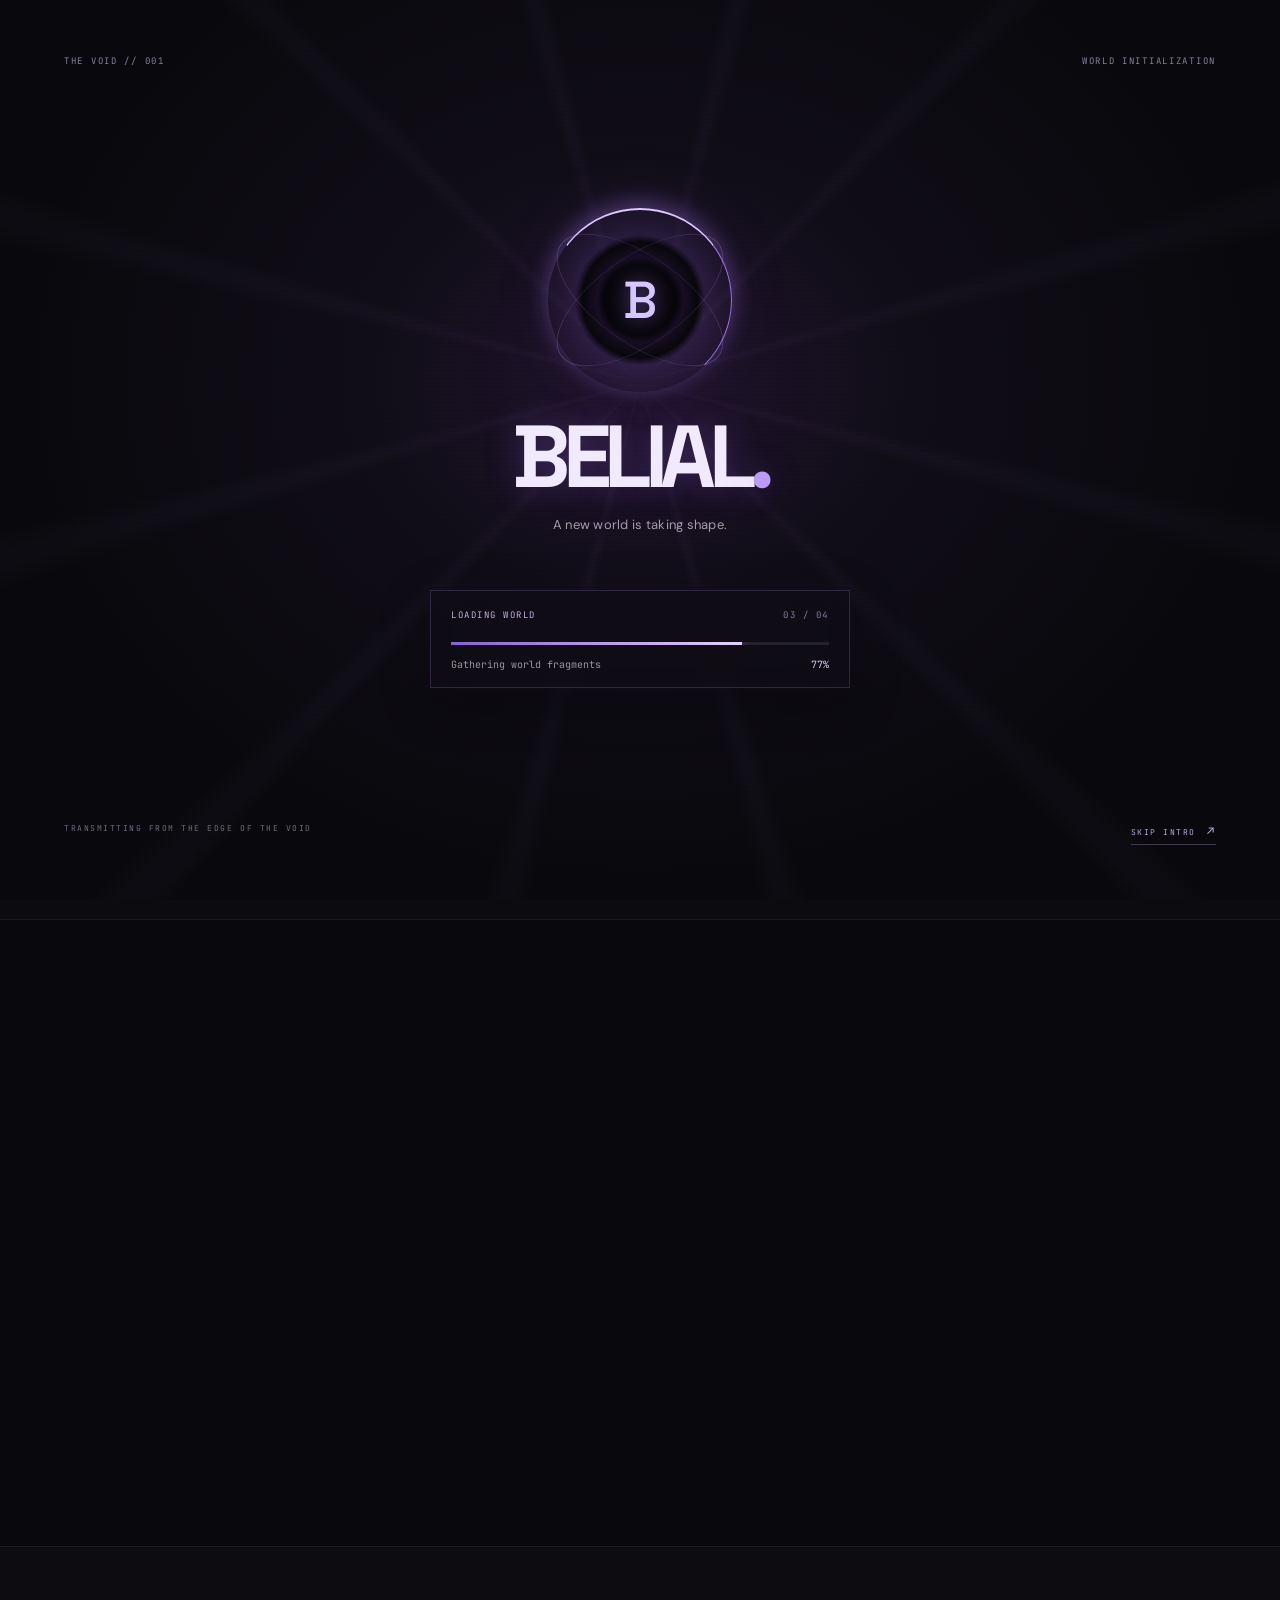
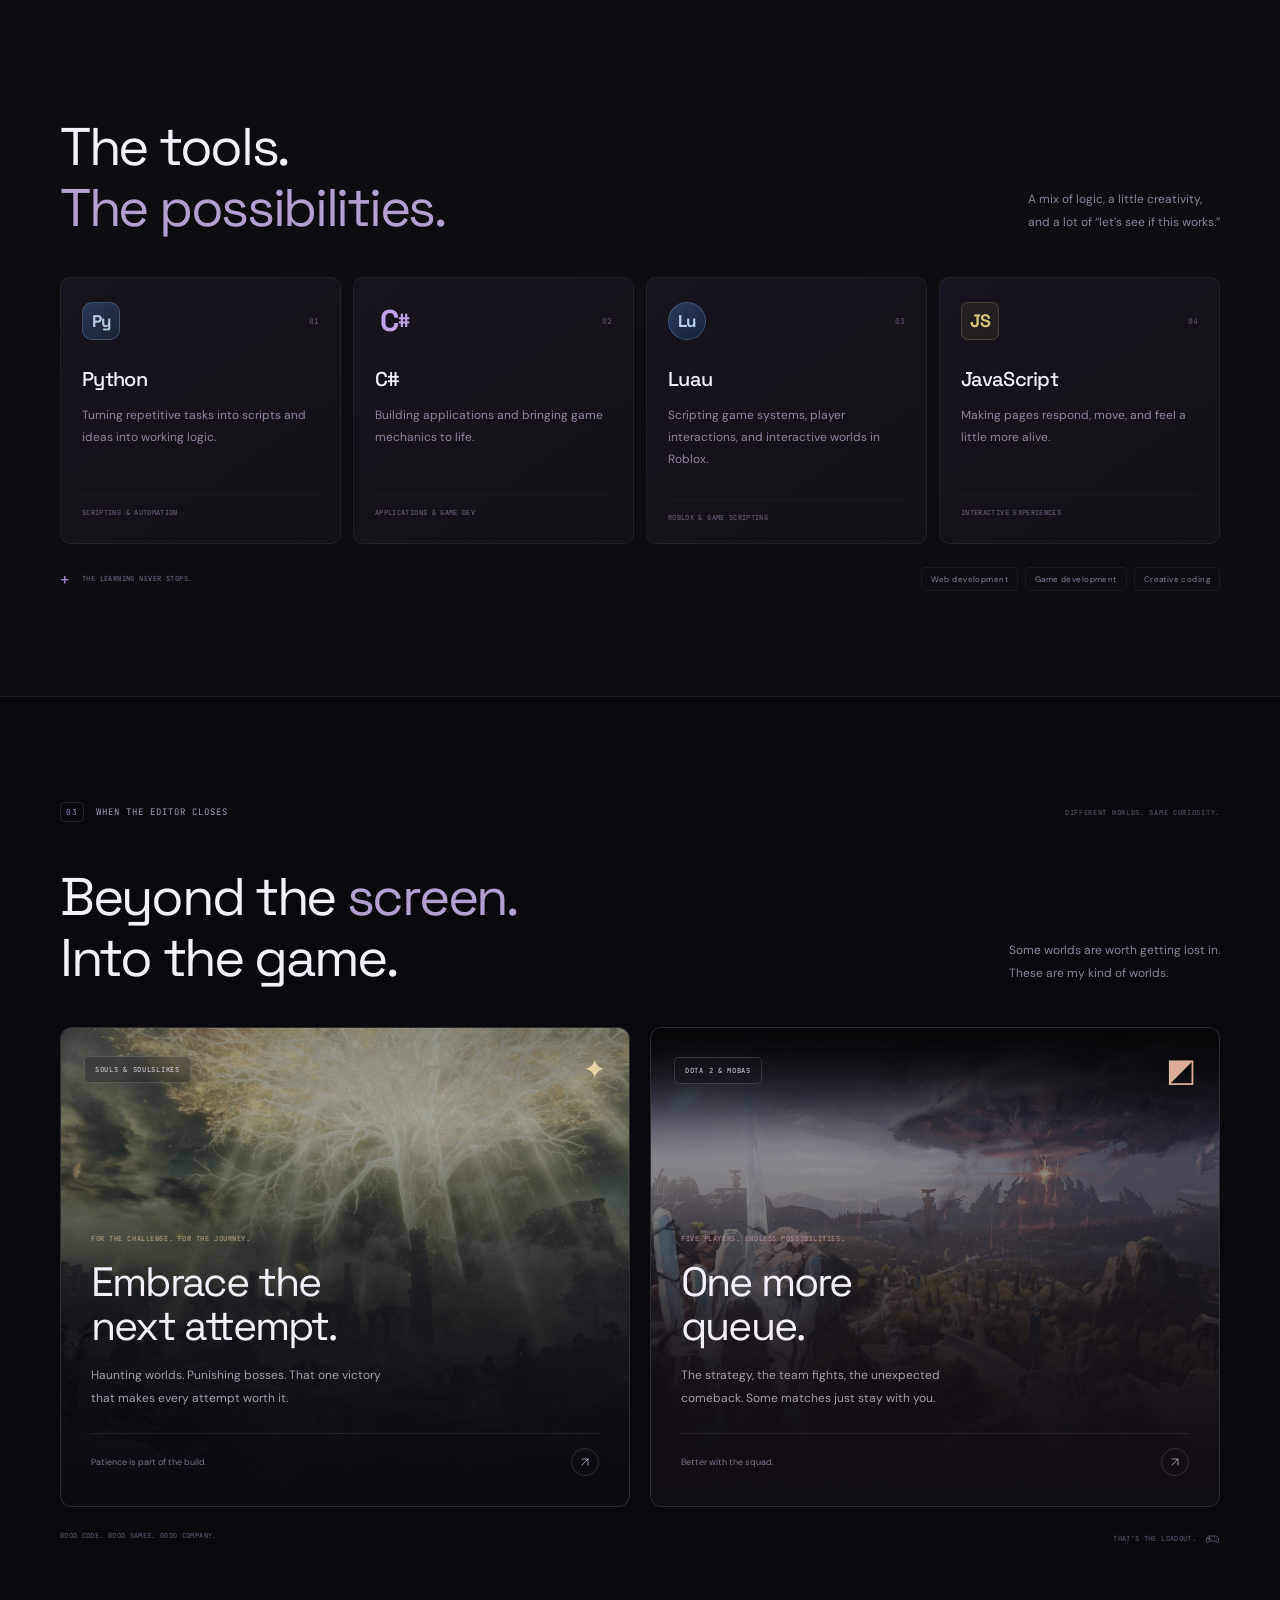
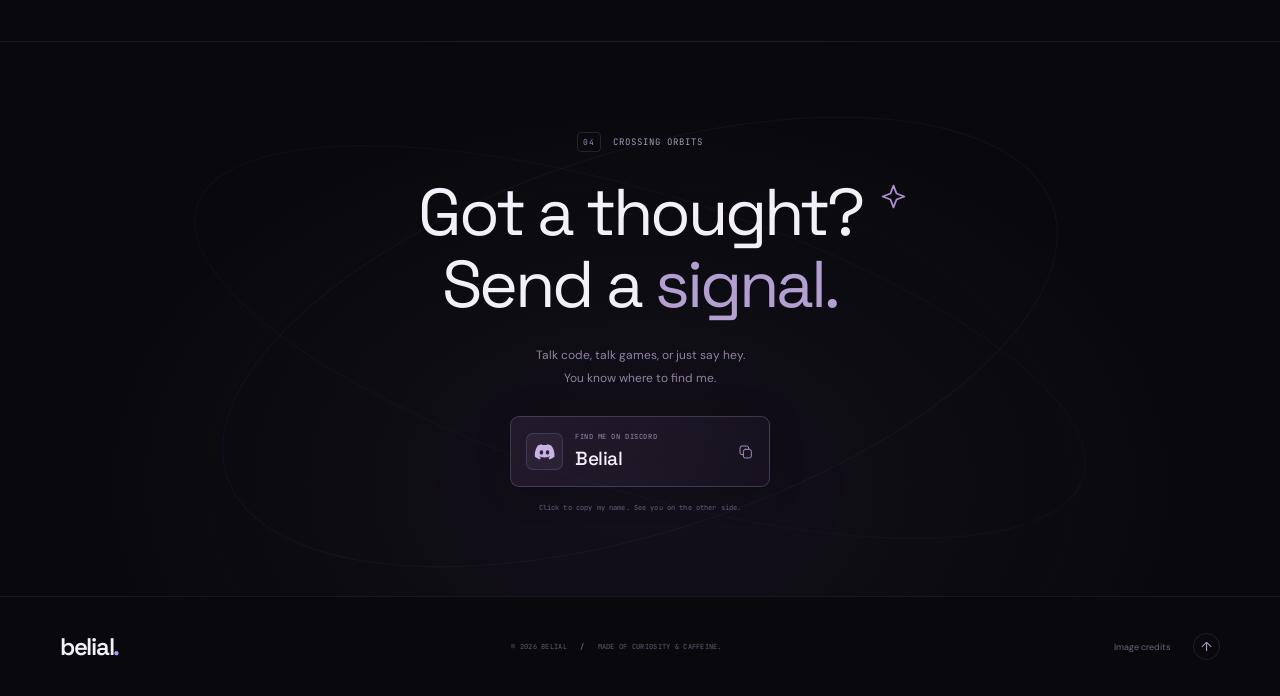
==== commit d96913ef: "Add cinematic world loading intro" ====
--- a/outputs/index.html
+++ b/outputs/index.html
@@ -20,7 +20,14 @@
     <symbol id="i-spark" viewBox="0 0 24 24"><path d="m12 3 2.5 6.5L21 12l-6.5 2.5L12 21l-2.5-6.5L3 12l6.5-2.5L12 3Z"/></symbol>
     <symbol id="i-discord" viewBox="0 0 24 24"><path fill="currentColor" stroke="none" d="M19.7 5.1A19 19 0 0 0 15 3.7l-.5 1a17 17 0 0 0-5 0l-.5-1a19 19 0 0 0-4.7 1.4C1.4 9.5.6 13.8 1 18a19 19 0 0 0 5.7 3l1.2-2-1.9-1 .5-.3c3.7 1.7 7.7 1.7 11.4 0l.5.3-1.9 1 1.2 2a19 19 0 0 0 5.7-3c.5-4.9-.9-9.2-3.7-12.9ZM8.5 15.4c-1.1 0-2-1.1-2-2.4s.9-2.3 2-2.3 2 1 2 2.3-.9 2.4-2 2.4Zm7 0c-1.1 0-2-1.1-2-2.4s.9-2.3 2-2.3 2 1 2 2.3-.9 2.4-2 2.4Z"/></symbol>
   </defs></svg>
-  <div class="loader" id="loader" aria-label="Loading Belial's world"><div class="loader-orbit"><span></span><b>B</b></div><span class="micro">ESTABLISHING A CONNECTION</span><div class="load-track"><i id="load-bar"></i></div><div class="load-info"><span id="load-message">Finding the signal</span><span id="load-number">00%</span></div></div>
+  <div class="loader" id="loader" role="status" aria-live="polite" aria-label="Loading Belial's world">
+    <div class="loader-top"><span>THE VOID // 001</span><span>WORLD INITIALIZATION</span></div>
+    <div class="loader-orbit" aria-hidden="true"><span></span><b>B</b></div>
+    <div class="loader-title">BELIAL<span>.</span></div>
+    <span class="loader-subtitle">A new world is taking shape.</span>
+    <div class="loader-panel"><div class="loader-panel-top"><span>LOADING WORLD</span><span id="load-stage">01 / 04</span></div><div class="load-track"><i id="load-bar"></i></div><div class="load-info"><span id="load-message">Finding the signal</span><span id="load-number">00%</span></div></div>
+    <div class="loader-bottom"><span>TRANSMITTING FROM THE EDGE OF THE VOID</span><button type="button" id="skip-intro" aria-label="Skip loading intro">SKIP INTRO <span aria-hidden="true">↗</span></button></div>
+  </div>
   <a class="skip-link" href="#main">Skip to content</a>
   <div class="scroll-progress" aria-hidden="true"><i id="scroll-progress"></i></div>
   <div class="site" id="site">
--- a/outputs/style.css
+++ b/outputs/style.css
@@ -53,3 +53,22 @@
 @media(prefers-reduced-motion:reduce){html{scroll-behavior:auto}*,*:before,*:after{animation-duration:.01ms!important;animation-iteration-count:1!important;transition-duration:.01ms!important}.js .reveal{opacity:1;transform:none}.hero-copy,.profile-card{opacity:1!important;translate:none!important}}
 .js:not(.motion-paused) .reveal:not(.in){opacity:0;filter:blur(7px);transform:translateY(42px) scale(.985)}
 .js:not(.motion-paused) .reveal.in{opacity:1;filter:blur(0);transform:none}
+/* A short game-like world initialization before the profile appears. */
+.loader{overflow:hidden;background:radial-gradient(ellipse at 50% 42%,#22152f 0,#110d18 30%,#09090d 68%);isolation:isolate}
+.loader:before{content:"";position:absolute;inset:-25%;z-index:-1;background:repeating-conic-gradient(from 0deg at 50% 45%,transparent 0deg 12deg,#c19afe08 14deg 15deg,transparent 17deg 30deg);animation:loaderDrift 28s linear infinite;opacity:.8}
+.loader:after{content:"";position:absolute;inset:0;z-index:-1;pointer-events:none;background:linear-gradient(transparent 50%,#0002 50%);background-size:100% 4px;opacity:.25}
+.loader-top,.loader-bottom{position:absolute;left:clamp(24px,5vw,72px);right:clamp(24px,5vw,72px);display:flex;justify-content:space-between;color:#887e99;font:9px var(--mono);letter-spacing:.19em}
+.loader-top{top:clamp(24px,5vw,55px)}.loader-bottom{bottom:clamp(24px,5vw,55px);font-size:8px;color:#716a7c}
+.loader-bottom i{display:inline-block;width:5px;height:5px;margin-left:8px;vertical-align:middle;border-radius:50%;background:#c7abff;box-shadow:0 0 11px #c7abff;animation:signalPulse 1.3s ease-in-out infinite}
+.loader-bottom button{color:#baa5d8;font:inherit;letter-spacing:inherit;border-bottom:1px solid #a48ac15e;padding:0 0 5px;cursor:pointer;transition:color .2s,border-color .2s}.loader-bottom button:hover,.loader-bottom button:focus-visible{color:#fff;border-color:#c9a9ff}.loader-bottom button span{font-size:12px;margin-left:5px}
+.loader-orbit{width:174px;height:174px;margin:0 0 26px;background:radial-gradient(circle,#050407 0 29%,#170e24 35%,#08070b 47%,transparent 53%);filter:drop-shadow(0 0 27px #9b6df852)}
+.loader-orbit:before,.loader-orbit:after{inset:-10px;border-color:#b899ff3d}.loader-orbit span{inset:-5px;border-top:2px solid #ddc9ff;border-right:1px solid #9d6be7;box-shadow:0 -5px 22px #b084fb55;animation-duration:3s}.loader-orbit b{font-size:52px;text-shadow:0 0 24px #aa80ff99}
+.loader-title{font:700 clamp(52px,8vw,88px)/1 var(--display);letter-spacing:-.085em;color:#f1eafc;text-shadow:0 0 35px #a773ff44}.loader-title span{color:#b99af4}
+.loader-subtitle{margin:15px 0 57px;color:#a69aae;font:13px var(--body);letter-spacing:.02em}
+.loader-panel{width:min(420px,calc(100vw - 48px));padding:18px 20px 16px;border:1px solid #b394ed30;background:#100d16a8;box-shadow:0 14px 50px #0005,0 0 35px #a46be80c;backdrop-filter:blur(12px)}
+.loader-panel-top{display:flex;justify-content:space-between;color:#c4addf;font:9px var(--mono);letter-spacing:.17em}.loader-panel-top span:last-child{color:#8c789f}
+.loader-panel .load-track{width:100%;height:3px;margin:21px 0 13px;background:#ffffff16;overflow:hidden}.loader-panel .load-track i{background:linear-gradient(90deg,#8760d3,#e4cfff);box-shadow:0 0 19px #c3a1ff;transition:width .13s linear}
+.loader-panel .load-info{width:100%;font-size:10px;color:#9d93a8}.loader-panel #load-number{color:#dccbf6}
+.loader.ready .loader-title,.loader.ready .loader-orbit{animation:loaderFinale .62s ease both}.loader.ready .loader-panel{border-color:#b99af477;box-shadow:0 0 70px #9e69ec2e}
+@keyframes loaderDrift{to{transform:rotate(360deg)}}@keyframes signalPulse{50%{opacity:.25;box-shadow:0 0 2px #c7abff}}@keyframes loaderFinale{50%{filter:brightness(1.55) drop-shadow(0 0 32px #aa78ff)}}
+@media(max-width:600px){.loader-top,.loader-bottom{font-size:7px;letter-spacing:.08em}.loader-bottom span:first-child{max-width:160px;line-height:1.6}.loader-subtitle{margin-bottom:42px}.loader-orbit{width:145px;height:145px}}
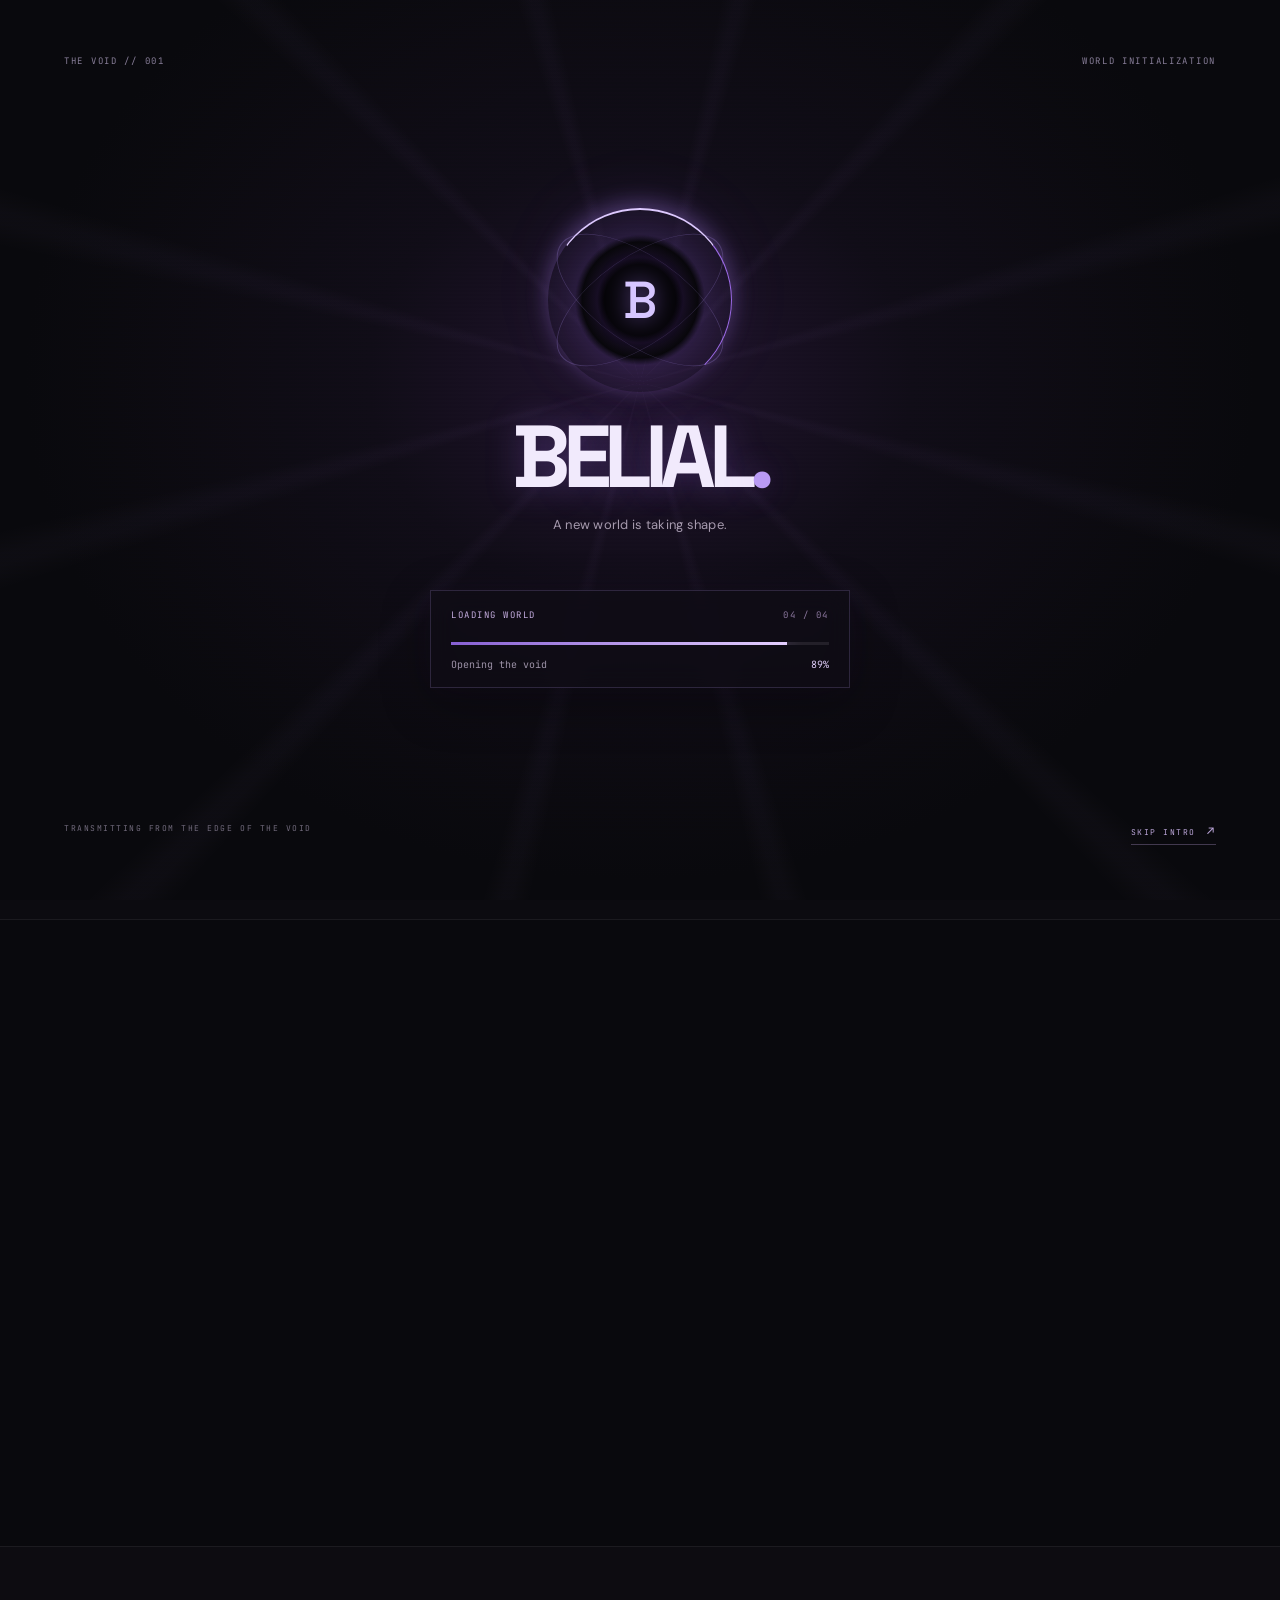
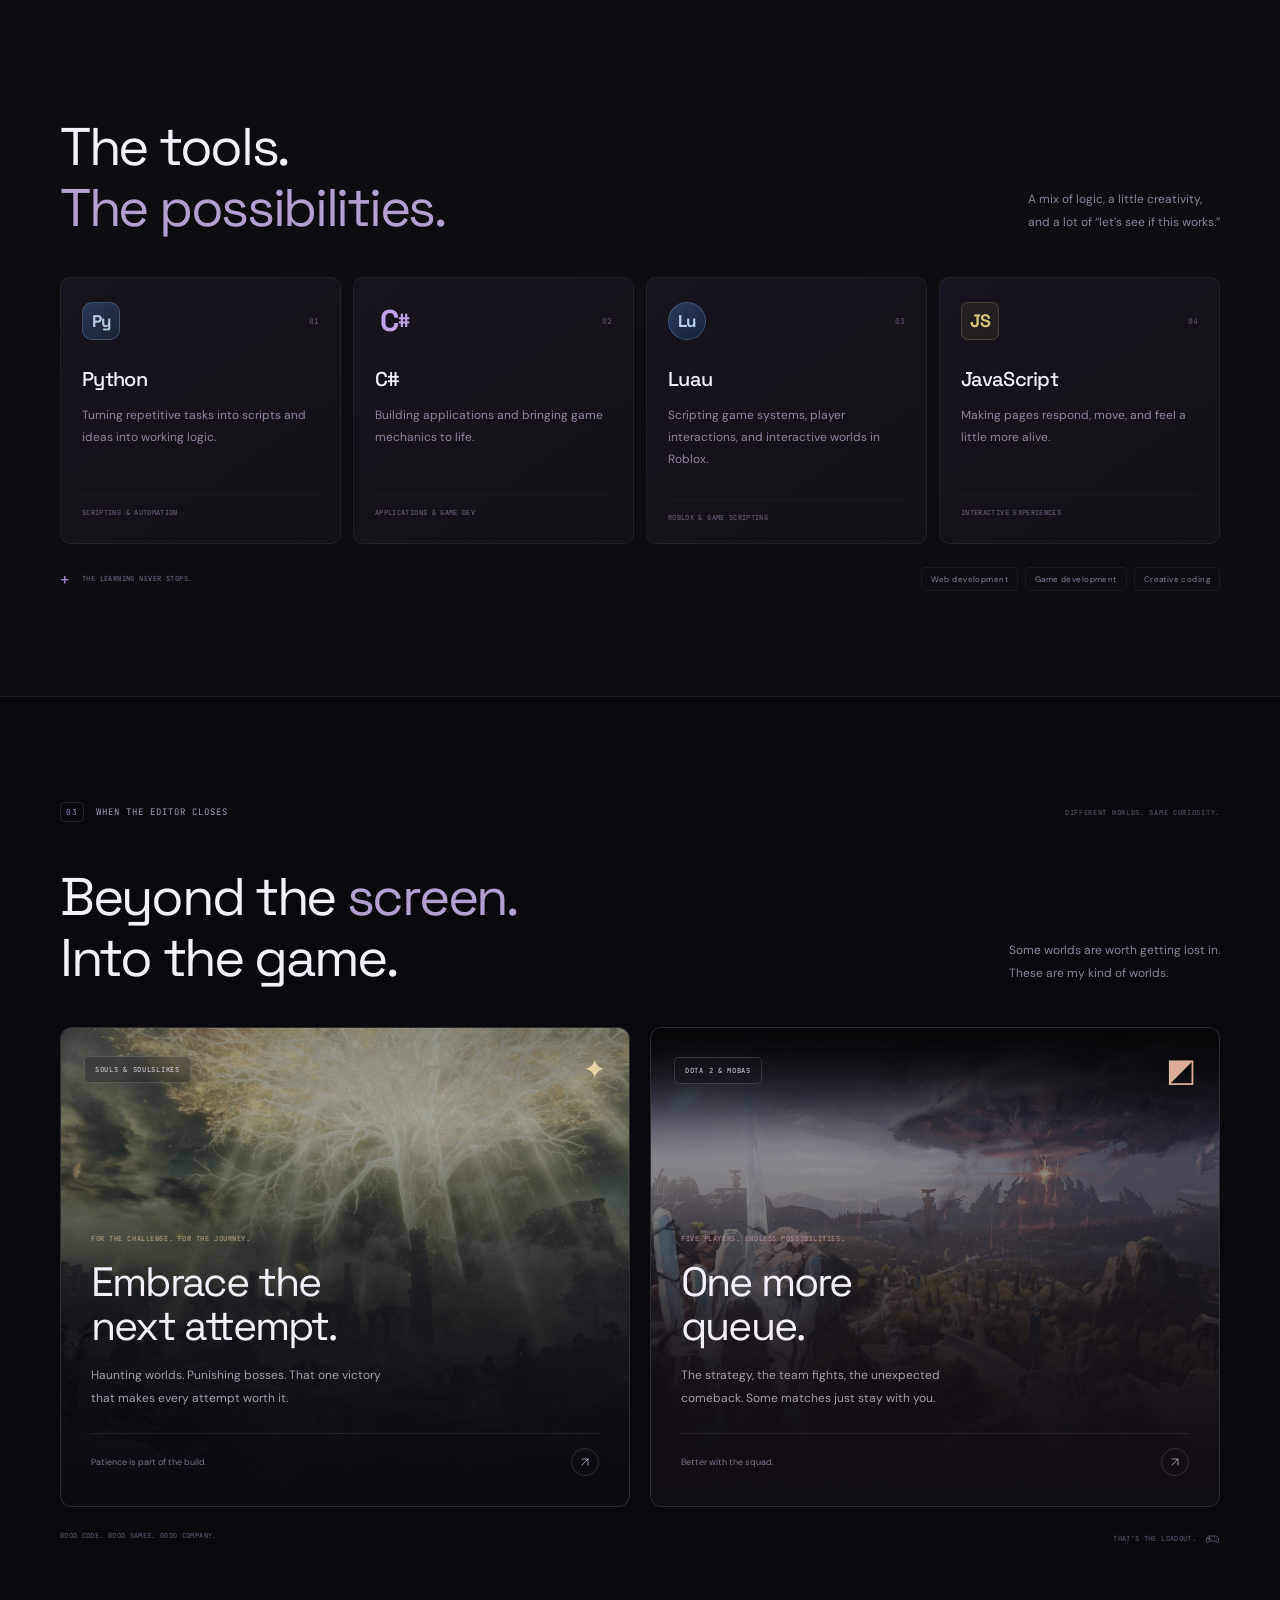
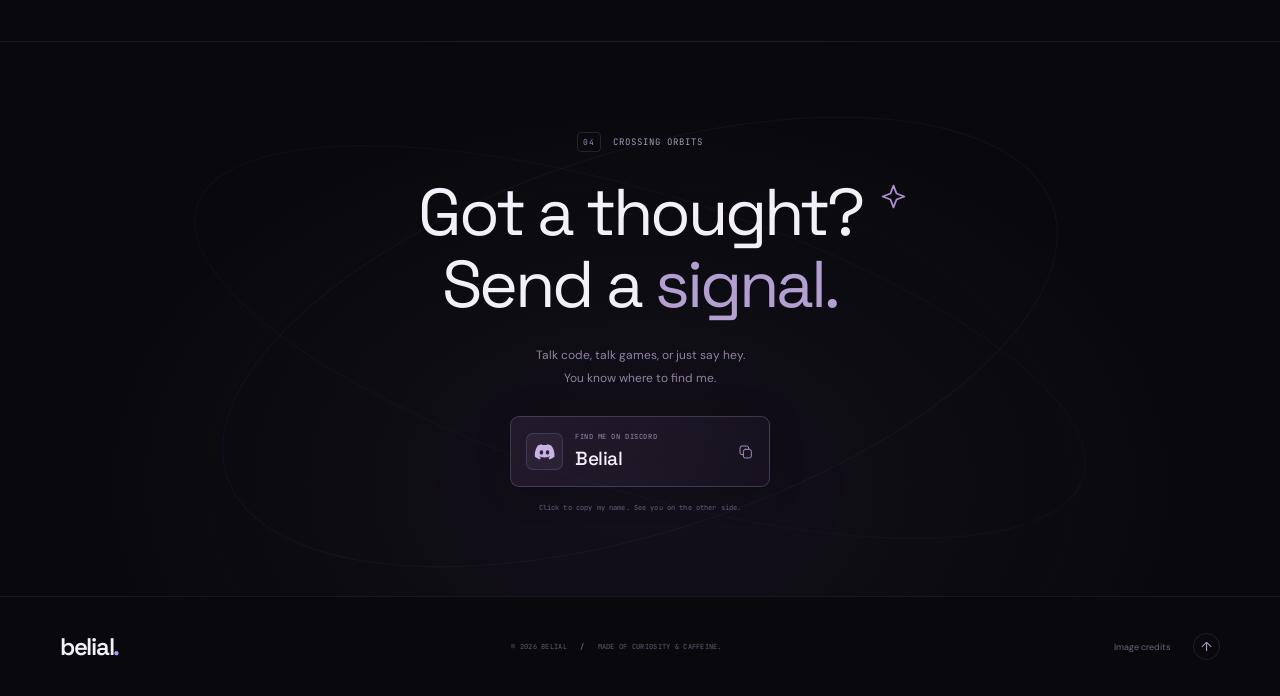
==== commit fbc6d1ea: "Keep hero typing and profile motion active" ====
--- a/outputs/index.html
+++ b/outputs/index.html
@@ -44,7 +44,7 @@
           <div class="hero-actions"><button class="button primary" data-copy><svg><use href="#i-discord"/></svg> Find me on Discord <svg class="button-tail"><use href="#i-copy"/></svg></button><a class="button secondary" href="#about">Enter my world <span>↓</span></a></div>
           <div class="hero-languages"><span>BUILT DIFFERENT WITH</span><span class="mini-lang python-mini">Py</span><span class="mini-lang cs-mini">C#</span><span class="mini-lang luau-mini">Lu</span><span class="mini-lang js-mini">JS</span></div>
         </div>
-        <aside class="profile-card" data-tilt aria-label="Belial profile"><div class="profile-banner"><span class="micro">PLAYER / CREATOR</span><svg><use href="#i-spark"/></svg></div><div class="profile-body"><div class="avatar"><img src="assets/elden-ring.png" alt="Armored knight from Elden Ring"><span class="avatar-badge"><svg><use href="#i-code"/></svg></span></div><div class="profile-title"><h2>Belial <span>✦</span></h2><span class="profile-handle">@reirei1002 <span>on Discord</span></span></div><p>Probably writing code.<br>Or dying to the same boss again.</p><div class="profile-badges"><span><svg><use href="#i-code"/></svg> Developer</span><span><svg><use href="#i-game"/></svg> Gamer</span></div><div class="profile-divider"></div><div class="profile-footer"><span class="status-orb"></span><span>IN MY OWN WORLD</span><button class="icon-button" data-copy aria-label="Copy Belial's Discord name"><svg><use href="#i-copy"/></svg></button></div></div></aside>
+        <div class="profile-float"><aside class="profile-card" data-tilt aria-label="Belial profile"><div class="profile-banner"><span class="micro">PLAYER / CREATOR</span><svg><use href="#i-spark"/></svg></div><div class="profile-body"><div class="avatar"><img src="assets/elden-ring.png" alt="Armored knight from Elden Ring"><span class="avatar-badge"><svg><use href="#i-code"/></svg></span></div><div class="profile-title"><h2>Belial <span>✦</span></h2><span class="profile-handle">@reirei1002 <span>on Discord</span></span></div><p>Probably writing code.<br>Or dying to the same boss again.</p><div class="profile-badges"><span><svg><use href="#i-code"/></svg> Developer</span><span><svg><use href="#i-game"/></svg> Gamer</span></div><div class="profile-divider"></div><div class="profile-footer"><span class="status-orb"></span><span>IN MY OWN WORLD</span><button class="icon-button" data-copy aria-label="Copy Belial's Discord name"><svg><use href="#i-copy"/></svg></button></div></div></aside></div>
         </div>
         <div class="container hero-bottom"><a href="#about" class="scroll-invite"><span class="mouse"><i></i></span> SCROLL TO DISCOVER</a><span class="hero-bottom-note"><span>01 / 04</span> A SMALL CORNER OF AN INFINITE INTERNET <span class="tiny-cross">+</span></span></div>
       </section>
--- a/outputs/style.css
+++ b/outputs/style.css
@@ -50,9 +50,17 @@
 @media(max-width:1050px){.container{width:calc(100% - 72px)}.hero-grid{grid-template-columns:1.2fr 1fr;gap:15px}.hero{min-height:690px}.hero-grid{min-height:605px}.singularity{left:42%;width:720px;top:-10px}.profile-card{width:265px}.hero-actions{gap:8px}.button{padding:13px 12px;font-size:10px}.button .button-tail{margin-left:3px}.about-layout{gap:40px}.mini-card{padding:20px 16px 0}.stack-card{padding:20px 16px}.stack-label{font-size:6px;letter-spacing:0}.header nav{padding-left:0}.game-card{min-height:450px}.section-side{font-size:6px}.game-content h3{font-size:36px}}
 @media(max-width:760px){.container{width:calc(100% - 40px)}.header{height:76px;width:calc(100% - 40px)}.header .logo{font-size:21px}.logo-icon{height:28px;width:28px;font-size:24px}.header nav{gap:21px;font-size:10px}.nav-contact{display:none}.header-right{gap:0}.hero{min-height:0}.hero-grid{padding:70px 0 60px;grid-template-columns:1fr;gap:0;min-height:0}.hero-copy{position:relative;z-index:1}.hero-kicker{font-size:8px}h1{font-size:110px;margin:27px 0 24px}.hero-subtitle{font-size:28px}.hero-description{font-size:12px}.hero-actions{gap:12px;margin-top:28px}.button{font-size:11px;padding:14px 16px}.hero-languages{margin-top:30px}.profile-card{width:280px;justify-self:end;margin:80px 15px 0 0;transform:rotate(3deg)}.singularity{width:650px;height:560px;top:360px;left:calc(50% - 310px);opacity:.95}.orbital-label{top:85%;right:21%}.hero-bottom{padding-bottom:25px}.hero-bottom-note{font-size:6px;gap:9px}.hero-bottom-note>span:first-child{display:none}.hero-bottom-note .tiny-cross{display:none}.scroll-invite{font-size:7px}.ticker{height:64px}.ticker-track{gap:35px;padding-left:35px}.ticker span{font-size:23px}.ticker i{font-size:24px}.section{padding-block:72px}.section-heading{padding-bottom:30px}.section-side{display:none}.eyebrow{font-size:8px;gap:8px;letter-spacing:.07em}h2{font-size:43px;letter-spacing:-2px}.about-layout{grid-template-columns:1fr;gap:38px}.about-copy p{max-width:480px}.about-bento{max-width:none}.mini-card{min-height:255px;padding:22px}.code-sample{margin-top:19px}.section-intro{display:block;margin-bottom:30px}.section-intro>p{margin:18px 0 0;font-size:12px}.stack-grid{grid-template-columns:1fr 1fr;gap:10px}.stack-card{padding:21px 17px}.stack-card p{font-size:11px;min-height:61px}.stack-label{font-size:6px;letter-spacing:0}.toolkit-footer{display:block;font-size:7px}.tool-pills{margin-top:15px;flex-wrap:wrap}.game-grid{grid-template-columns:1fr;gap:18px}.game-card{min-height:470px}.game-content h3{font-size:42px}.game-content p{max-width:300px}.games-footnote{font-size:6px;gap:20px;line-height:1.6}.games-footnote svg{display:none}.games-footnote>span:last-child{text-align:right;display:block}.contact-section{padding:70px 0}.contact-inner h2{font-size:54px;letter-spacing:-2.6px}.contact-spark{width:23px;height:23px;right:-25px}.contact-inner>p{font-size:12px}.footer{min-height:125px;flex-wrap:wrap;padding:24px 0;gap:20px}.footer>span{order:3;width:100%;font-size:6px}.footer>div{margin-left:auto;gap:15px}.credits-toggle{font-size:8px}}
 @media(max-width:380px){.header nav{gap:15px}.header .logo{font-size:19px}.logo-icon{display:none}h1{font-size:97px}.hero-subtitle{font-size:25px}.hero-actions{gap:8px}.button{padding:13px 11px;font-size:10px}.button.secondary{gap:8px}.hero-bottom-note{max-width:150px;text-align:right;line-height:1.7}.profile-card{margin-right:0}.mini-card{padding:20px 16px 0}.card-corner{right:10px;font-size:6px}.stack-label{font-size:5.5px}.stack-card{padding:18px 13px}.game-content{padding:25px}.game-content h3{font-size:38px}.contact-inner h2{font-size:47px}.contact-spark{right:-20px;width:20px}.toast{font-size:10px}}
-@media(prefers-reduced-motion:reduce){html{scroll-behavior:auto}*,*:before,*:after{animation-duration:.01ms!important;animation-iteration-count:1!important;transition-duration:.01ms!important}.js .reveal{opacity:1;transform:none}.hero-copy,.profile-card{opacity:1!important;translate:none!important}}
 .js:not(.motion-paused) .reveal:not(.in){opacity:0;filter:blur(7px);transform:translateY(42px) scale(.985)}
 .js:not(.motion-paused) .reveal.in{opacity:1;filter:blur(0);transform:none}
+/* Float the entire profile independently so pointer tilt never cancels the motion. */
+.profile-float{width:292px;justify-self:center;margin-top:155px;position:relative;animation:profileFloat 5.8s ease-in-out infinite;will-change:transform}
+.profile-float:before{content:"";position:absolute;inset:12% -17%;z-index:-1;border-radius:50%;background:#ae70ff2a;filter:blur(48px);animation:profileAura 5.8s ease-in-out infinite}
+.profile-float .profile-card{width:100%;margin:0}
+@keyframes profileFloat{0%,100%{transform:translate3d(0,4px,0) rotate(-1deg)}50%{transform:translate3d(0,-17px,0) rotate(1.2deg)}}
+@keyframes profileAura{0%,100%{opacity:.45;transform:scale(.9)}50%{opacity:.85;transform:scale(1.1)}}
+@media(max-width:1050px){.profile-float{width:265px}}
+@media(max-width:760px){.profile-float{width:280px;justify-self:end;margin:80px 15px 0 0}}
+@media(max-width:380px){.profile-float{margin-right:0}}
 /* A short game-like world initialization before the profile appears. */
 .loader{overflow:hidden;background:radial-gradient(ellipse at 50% 42%,#22152f 0,#110d18 30%,#09090d 68%);isolation:isolate}
 .loader:before{content:"";position:absolute;inset:-25%;z-index:-1;background:repeating-conic-gradient(from 0deg at 50% 45%,transparent 0deg 12deg,#c19afe08 14deg 15deg,transparent 17deg 30deg);animation:loaderDrift 28s linear infinite;opacity:.8}
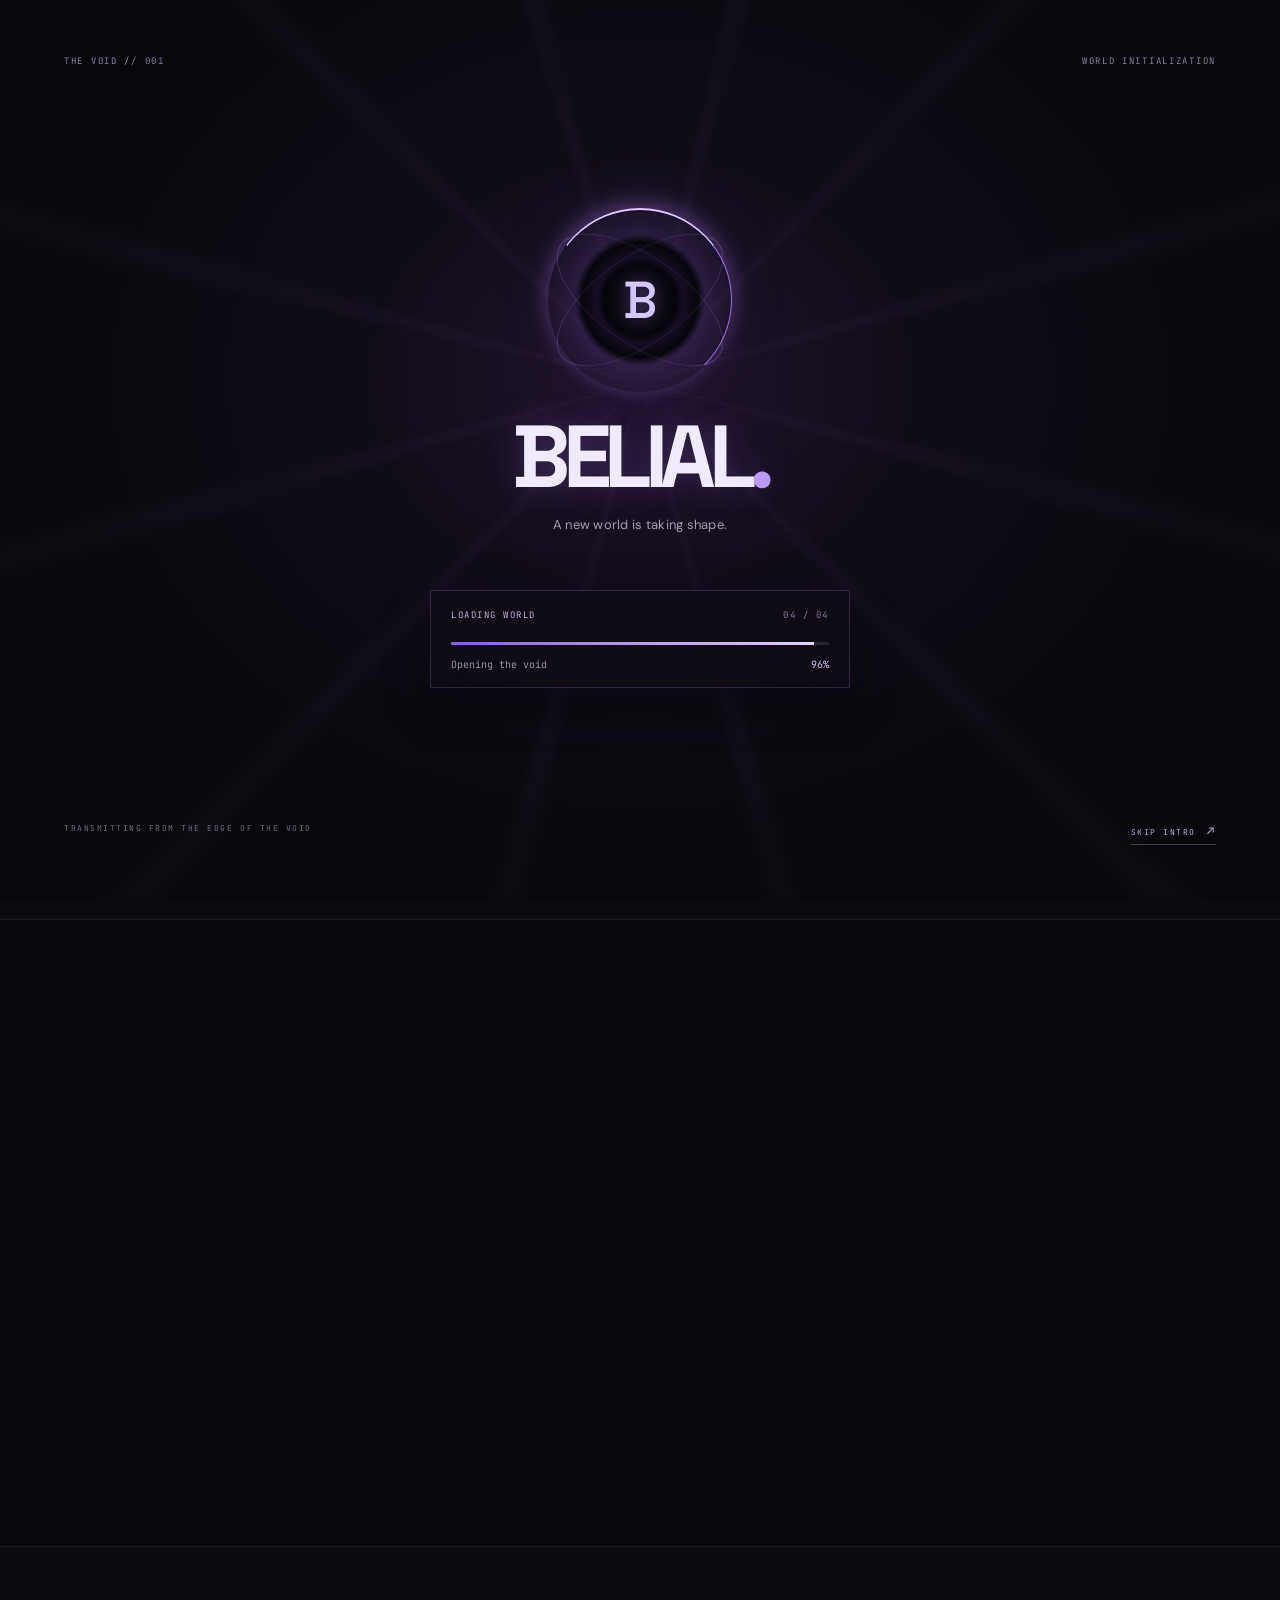
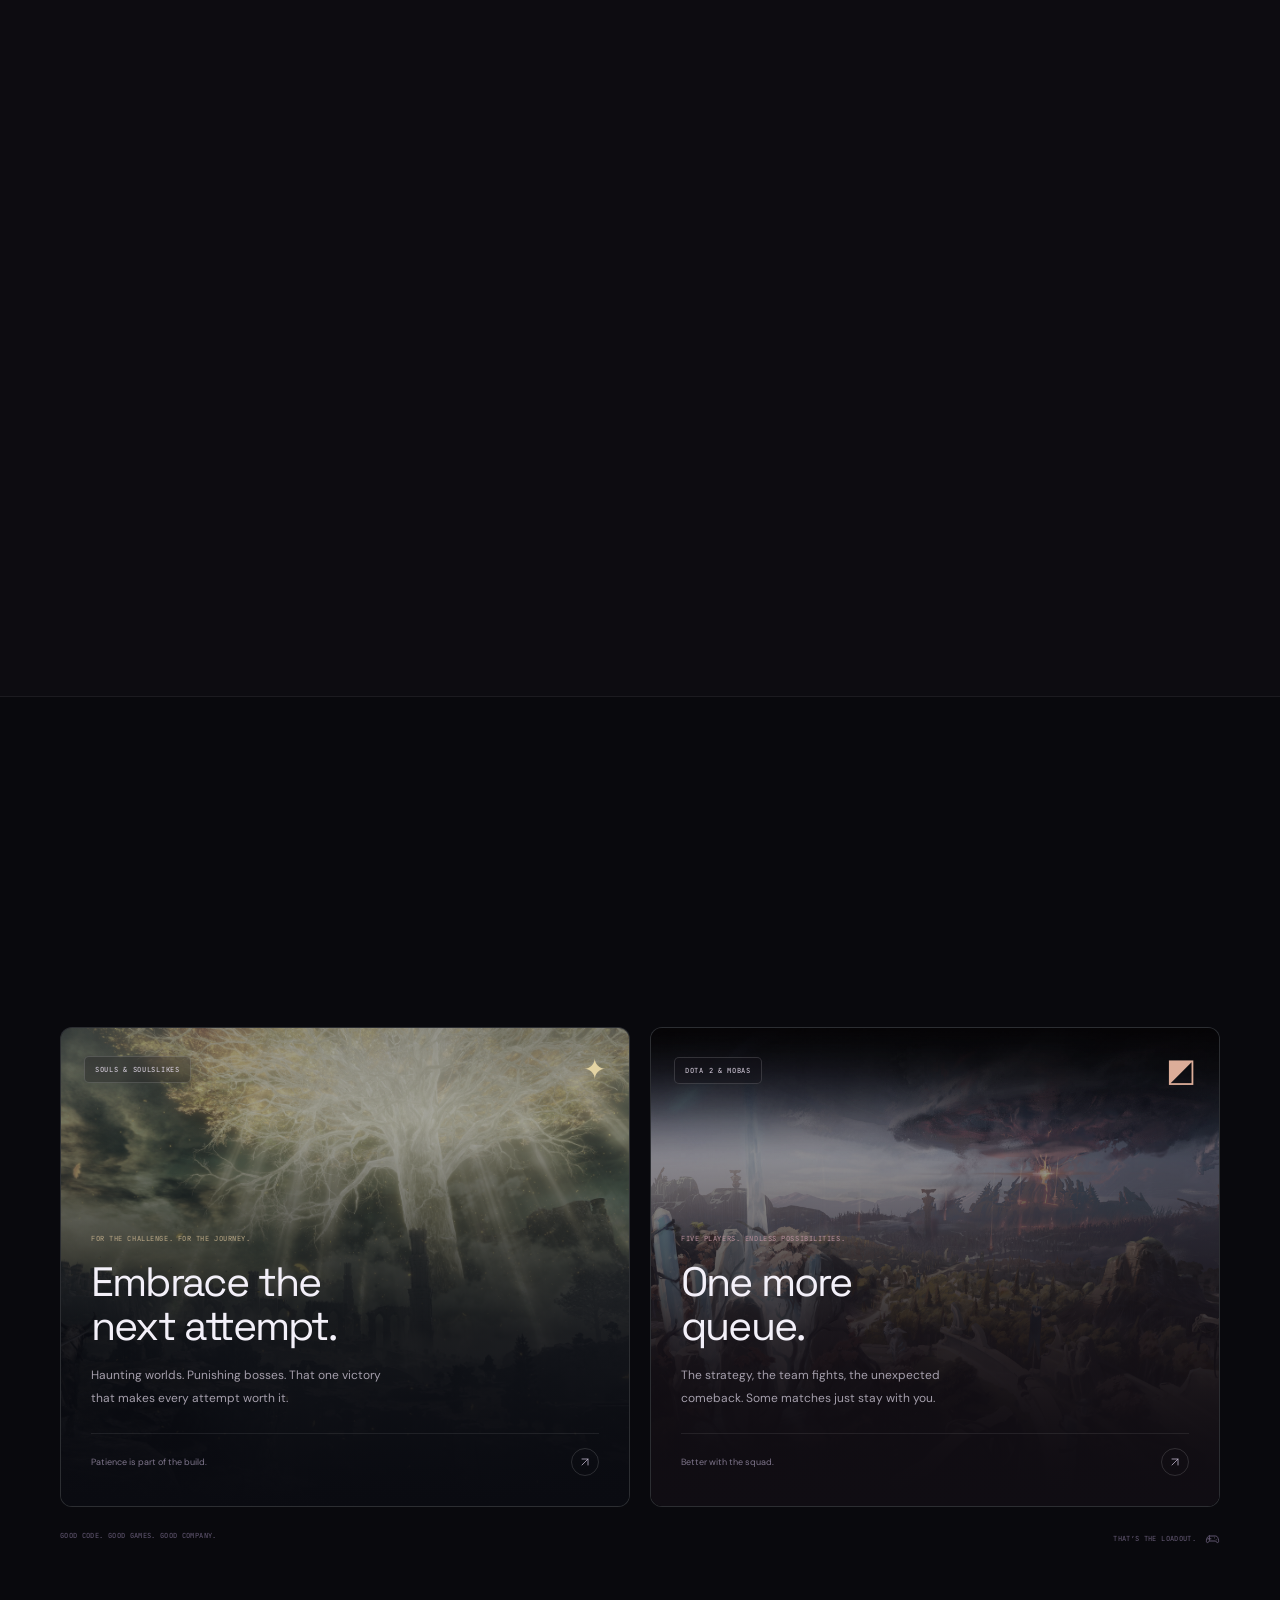
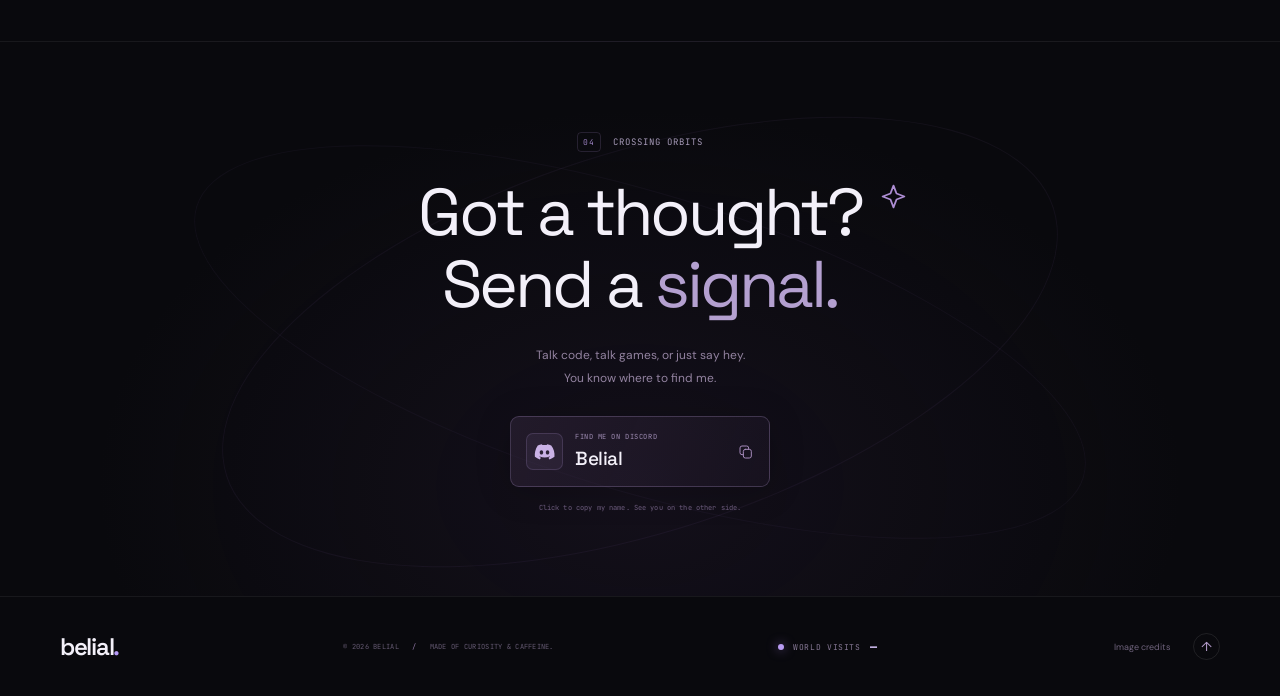
==== commit b10e7dd6: "Show live world visits in footer" ====
--- a/outputs/index.html
+++ b/outputs/index.html
@@ -74,7 +74,7 @@
       </section>
       <section class="contact-section" id="contact" aria-labelledby="contact-title"><div class="contact-orbit" aria-hidden="true"></div><div class="container contact-inner reveal"><span class="eyebrow"><span>04</span> CROSSING ORBITS</span><h2 id="contact-title">Got a thought?<br>Send a <em>signal.</em><svg class="contact-spark"><use href="#i-spark"/></svg></h2><p>Talk code, talk games, or just say hey.<br>You know where to find me.</p><button class="discord-contact" data-copy><span class="discord-contact-icon"><svg><use href="#i-discord"/></svg></span><span><small>FIND ME ON DISCORD</small><strong>Belial</strong></span><svg class="contact-copy"><use href="#i-copy"/></svg></button><span class="copy-help">Click to copy my name. See you on the other side.</span></div></section>
     </main>
-    <footer class="container footer"><a href="#home" class="logo">belial<span class="logo-period">.</span></a><span>© 2026 BELIAL <span class="footer-dot">/</span> MADE OF CURIOSITY & CAFFEINE.</span><div><button class="credits-toggle" id="credits-toggle" aria-expanded="false" aria-controls="credits">Image credits</button><a href="#home" class="back-top" aria-label="Back to top">↑</a></div></footer>
+    <footer class="container footer"><a href="#home" class="logo">belial<span class="logo-period">.</span></a><span>© 2026 BELIAL <span class="footer-dot">/</span> MADE OF CURIOSITY & CAFFEINE.</span><div class="visit-count" title="Page views counted since this counter was added"><span class="visit-orb" aria-hidden="true"></span><span>WORLD VISITS</span><strong id="visit-count" aria-live="polite">—</strong></div><div><button class="credits-toggle" id="credits-toggle" aria-expanded="false" aria-controls="credits">Image credits</button><a href="#home" class="back-top" aria-label="Back to top">↑</a></div></footer>
     <div class="container credits" id="credits" hidden>Game artwork: ELDEN RING © Bandai Namco Entertainment / FromSoftware, via <a href="https://www.playstation.com/en-sa/games/elden-ring/" target="_blank" rel="noopener noreferrer">PlayStation</a> and <a href="https://www.rpgsite.net/news/11273-elden-ring-releasing-on-january-21-2022-new-extended-gameplay-reveal-trailer" target="_blank" rel="noopener noreferrer">RPG Site</a>. Dota 2 artwork © <a href="https://www.dota2.com/home" target="_blank" rel="noopener noreferrer">Valve</a>. Personal fan portfolio.</div>
   </div>
   <div class="toast" id="toast" role="status" aria-live="polite"><span>✓</span><span id="toast-text">reirei1002 copied. See you on Discord.</span></div>
--- a/outputs/style.css
+++ b/outputs/style.css
@@ -56,6 +56,10 @@
 .profile-float{width:292px;justify-self:center;margin-top:155px;position:relative;animation:profileFloat 5.8s ease-in-out infinite;will-change:transform}
 .profile-float:before{content:"";position:absolute;inset:12% -17%;z-index:-1;border-radius:50%;background:#ae70ff2a;filter:blur(48px);animation:profileAura 5.8s ease-in-out infinite}
 .profile-float .profile-card{width:100%;margin:0}
+.footer>.visit-count{display:flex;align-items:center;gap:9px;white-space:nowrap;font:8px var(--mono);letter-spacing:.08em;color:#867895}
+.visit-count .visit-orb{width:6px;height:6px;border-radius:50%;background:#b89bf2;box-shadow:0 0 11px #ad83eea8}
+.visit-count strong{font:600 11px var(--mono);letter-spacing:0;color:#d5c1f4;min-width:20px}
+@media(max-width:760px){.footer .visit-count{order:2;margin-left:auto}.footer>div:last-child{order:1;margin-left:0}.footer>span{order:3}}
 @keyframes profileFloat{0%,100%{transform:translate3d(0,4px,0) rotate(-1deg)}50%{transform:translate3d(0,-17px,0) rotate(1.2deg)}}
 @keyframes profileAura{0%,100%{opacity:.45;transform:scale(.9)}50%{opacity:.85;transform:scale(1.1)}}
 @media(max-width:1050px){.profile-float{width:265px}}
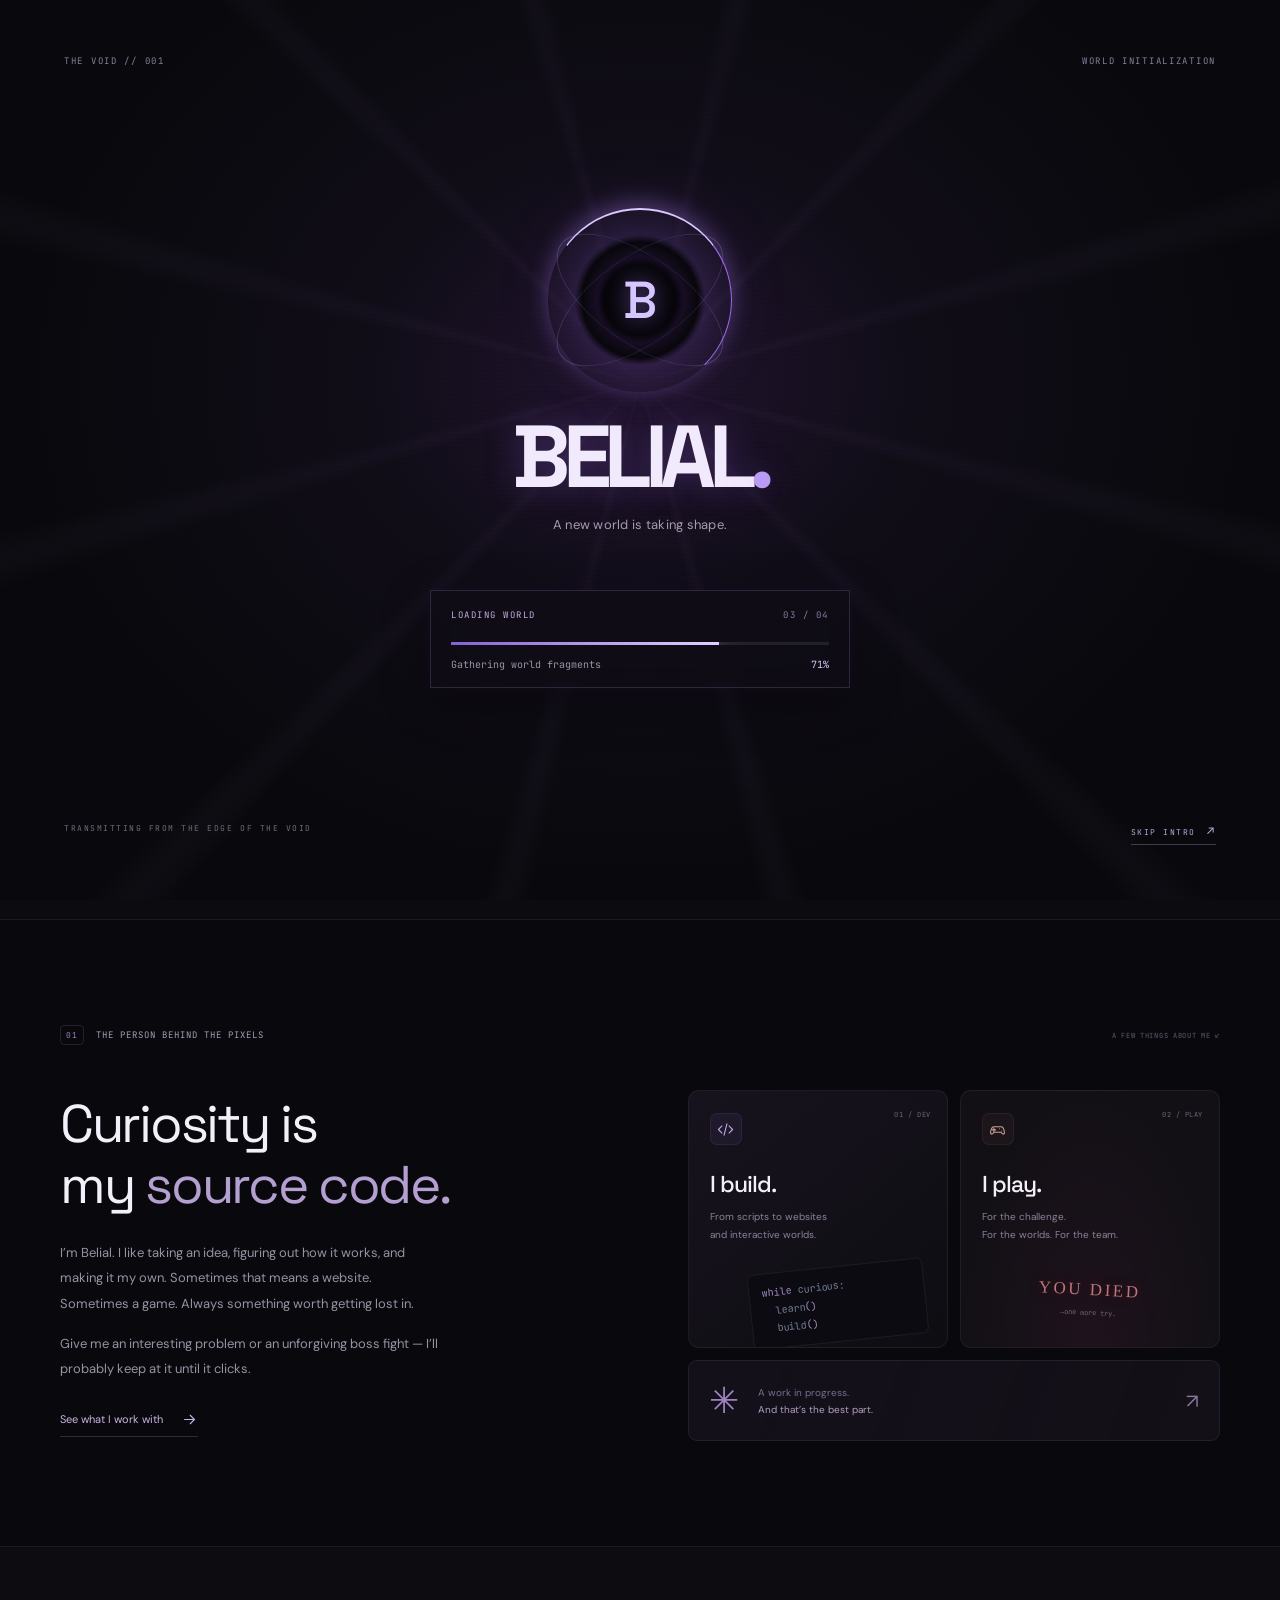
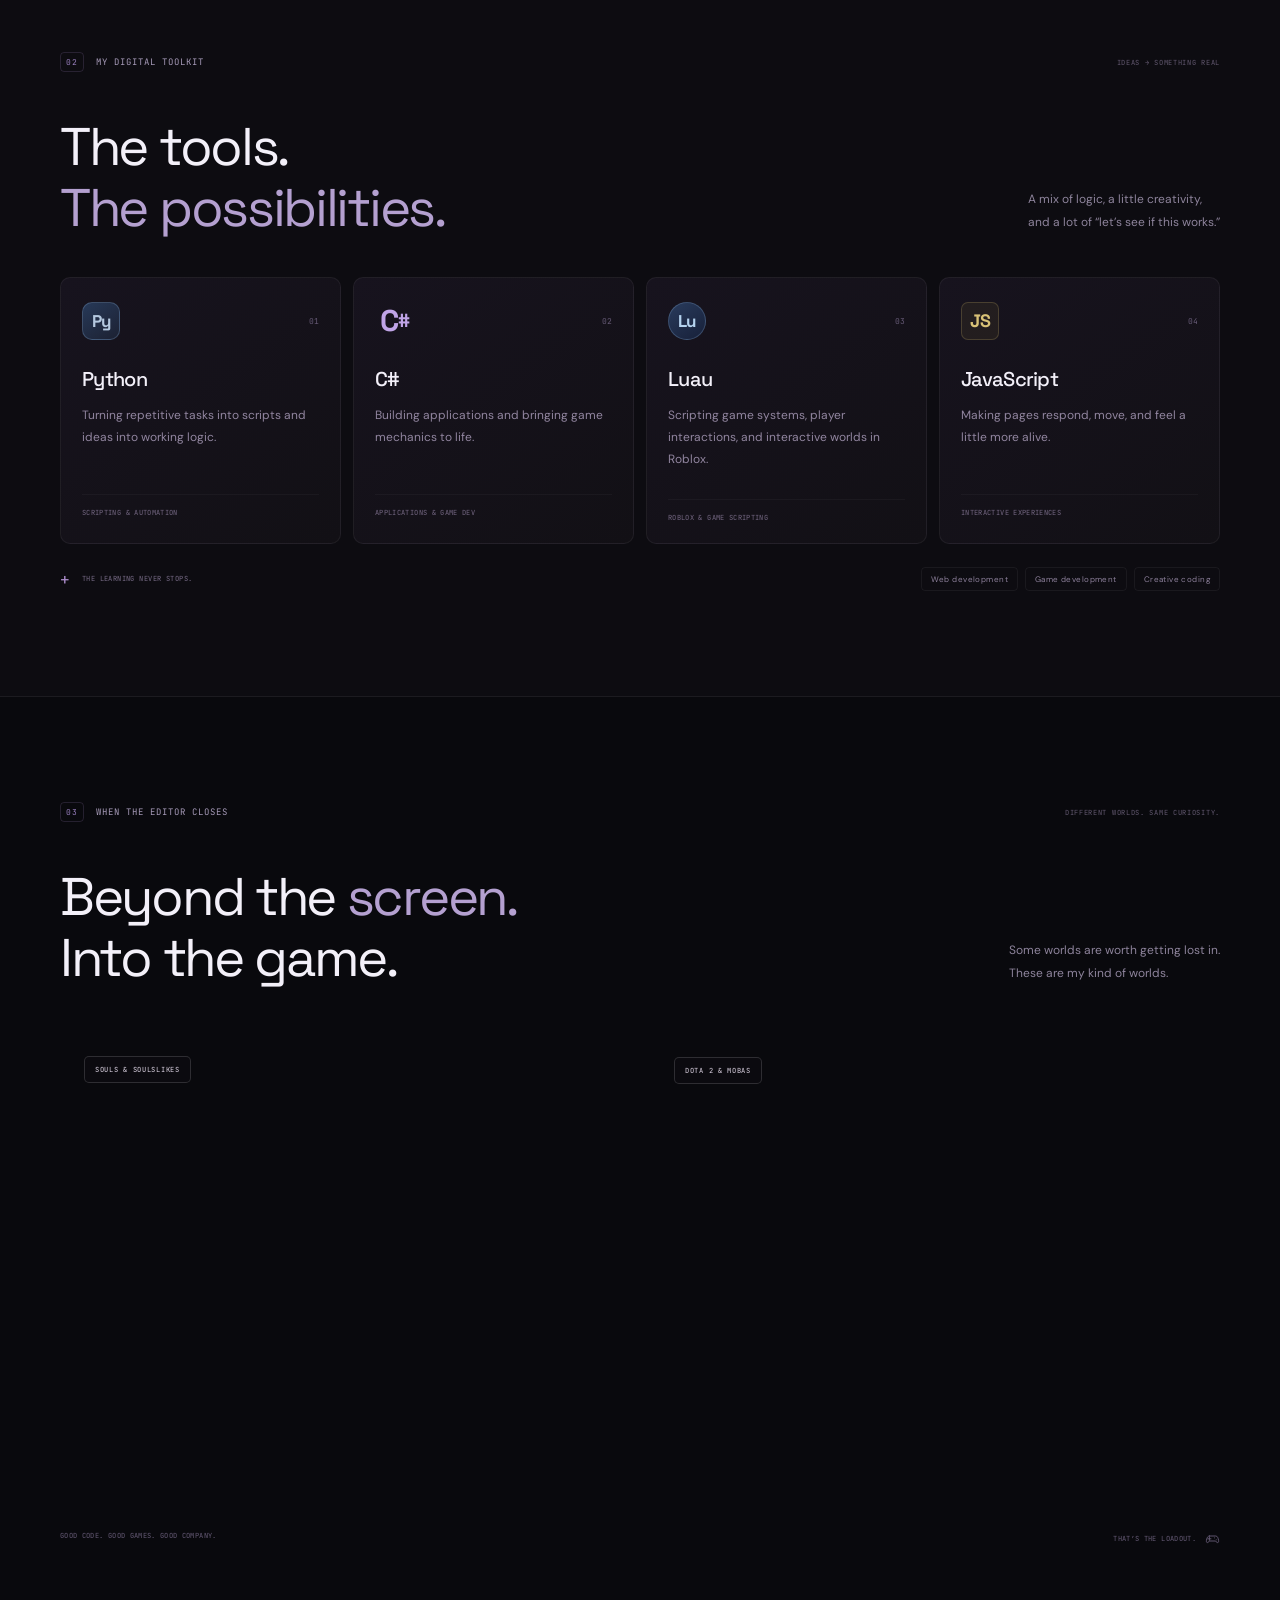
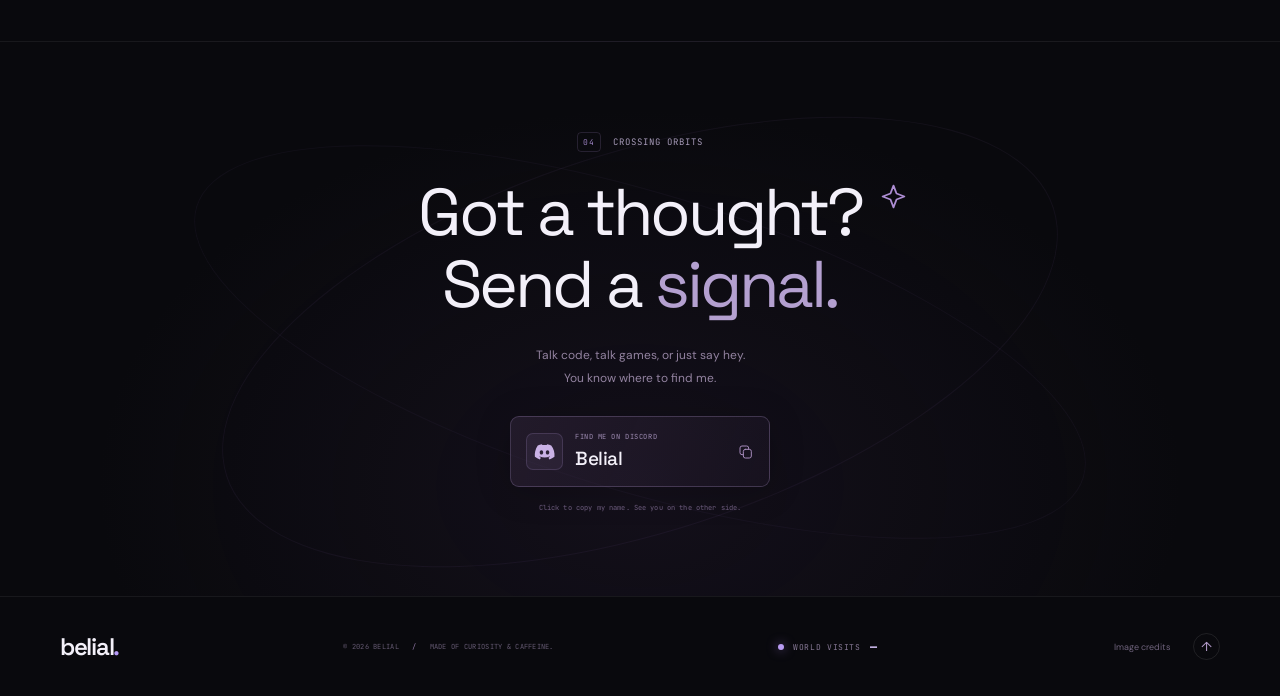
==== commit 9f54cea0: "Optimize hero artwork and card animation" ====
--- a/outputs/index.html
+++ b/outputs/index.html
@@ -44,7 +44,7 @@
           <div class="hero-actions"><button class="button primary" data-copy><svg><use href="#i-discord"/></svg> Find me on Discord <svg class="button-tail"><use href="#i-copy"/></svg></button><a class="button secondary" href="#about">Enter my world <span>↓</span></a></div>
           <div class="hero-languages"><span>BUILT DIFFERENT WITH</span><span class="mini-lang python-mini">Py</span><span class="mini-lang cs-mini">C#</span><span class="mini-lang luau-mini">Lu</span><span class="mini-lang js-mini">JS</span></div>
         </div>
-        <div class="profile-float"><aside class="profile-card" data-tilt aria-label="Belial profile"><div class="profile-banner"><span class="micro">PLAYER / CREATOR</span><svg><use href="#i-spark"/></svg></div><div class="profile-body"><div class="avatar"><img src="assets/elden-ring.png" alt="Armored knight from Elden Ring"><span class="avatar-badge"><svg><use href="#i-code"/></svg></span></div><div class="profile-title"><h2>Belial <span>✦</span></h2><span class="profile-handle">@reirei1002 <span>on Discord</span></span></div><p>Probably writing code.<br>Or dying to the same boss again.</p><div class="profile-badges"><span><svg><use href="#i-code"/></svg> Developer</span><span><svg><use href="#i-game"/></svg> Gamer</span></div><div class="profile-divider"></div><div class="profile-footer"><span class="status-orb"></span><span>IN MY OWN WORLD</span><button class="icon-button" data-copy aria-label="Copy Belial's Discord name"><svg><use href="#i-copy"/></svg></button></div></div></aside></div>
+        <div class="profile-float"><aside class="profile-card" data-tilt aria-label="Belial profile"><div class="profile-banner"><span class="micro">PLAYER / CREATOR</span><svg><use href="#i-spark"/></svg></div><div class="profile-body"><div class="avatar"><img src="assets/elden-ring-small.jpg" alt="Armored knight from Elden Ring"><span class="avatar-badge"><svg><use href="#i-code"/></svg></span></div><div class="profile-title"><h2>Belial <span>✦</span></h2><span class="profile-handle">@reirei1002 <span>on Discord</span></span></div><p>Probably writing code.<br>Or dying to the same boss again.</p><div class="profile-badges"><span><svg><use href="#i-code"/></svg> Developer</span><span><svg><use href="#i-game"/></svg> Gamer</span></div><div class="profile-divider"></div><div class="profile-footer"><span class="status-orb"></span><span>IN MY OWN WORLD</span><button class="icon-button" data-copy aria-label="Copy Belial's Discord name"><svg><use href="#i-copy"/></svg></button></div></div></aside></div>
         </div>
         <div class="container hero-bottom"><a href="#about" class="scroll-invite"><span class="mouse"><i></i></span> SCROLL TO DISCOVER</a><span class="hero-bottom-note"><span>01 / 04</span> A SMALL CORNER OF AN INFINITE INTERNET <span class="tiny-cross">+</span></span></div>
       </section>
--- a/outputs/style.css
+++ b/outputs/style.css
@@ -41,7 +41,7 @@
 .hero-description,.about-copy p{font-size:13px}
 .stack-card p,.game-content p{font-size:12px}
 /* Avatar crop keeps the knight, rather than the cover's title, in the small frame. */
-.avatar{background:#16191b url('assets/elden-ring.png') 49% 86%/340% auto no-repeat}
+.avatar{background:#16191b url('assets/elden-ring-small.jpg') 49% 86%/340% auto no-repeat}
 .avatar>img{opacity:0}
 .motion-paused .hero-copy,.motion-paused .profile-card{animation:none;opacity:1;translate:none}
 /* Animation / responsive */
@@ -56,6 +56,12 @@
 .profile-float{width:292px;justify-self:center;margin-top:155px;position:relative;animation:profileFloat 5.8s ease-in-out infinite;will-change:transform}
 .profile-float:before{content:"";position:absolute;inset:12% -17%;z-index:-1;border-radius:50%;background:#ae70ff2a;filter:blur(48px);animation:profileAura 5.8s ease-in-out infinite}
 .profile-float .profile-card{width:100%;margin:0}
+/* Keep the float on its own composited layer without repainting a live backdrop blur. */
+.profile-float .profile-card{background:linear-gradient(150deg,#262031,#131119 60%);backdrop-filter:none;will-change:transform}
+.profile-banner{background:linear-gradient(120deg,#82619835,#39284911),url('assets/lands-between-small.jpg') center 30%/cover}
+.profile-float:before{filter:none;background:radial-gradient(ellipse,#a86bf54d 0,#a86bf518 45%,transparent 72%)}
+.singularity{transition:none;will-change:auto}
+.singularity>img{animation:none;filter:none}
 .footer>.visit-count{display:flex;align-items:center;gap:9px;white-space:nowrap;font:8px var(--mono);letter-spacing:.08em;color:#867895}
 .visit-count .visit-orb{width:6px;height:6px;border-radius:50%;background:#b89bf2;box-shadow:0 0 11px #ad83eea8}
 .visit-count strong{font:600 11px var(--mono);letter-spacing:0;color:#d5c1f4;min-width:20px}
